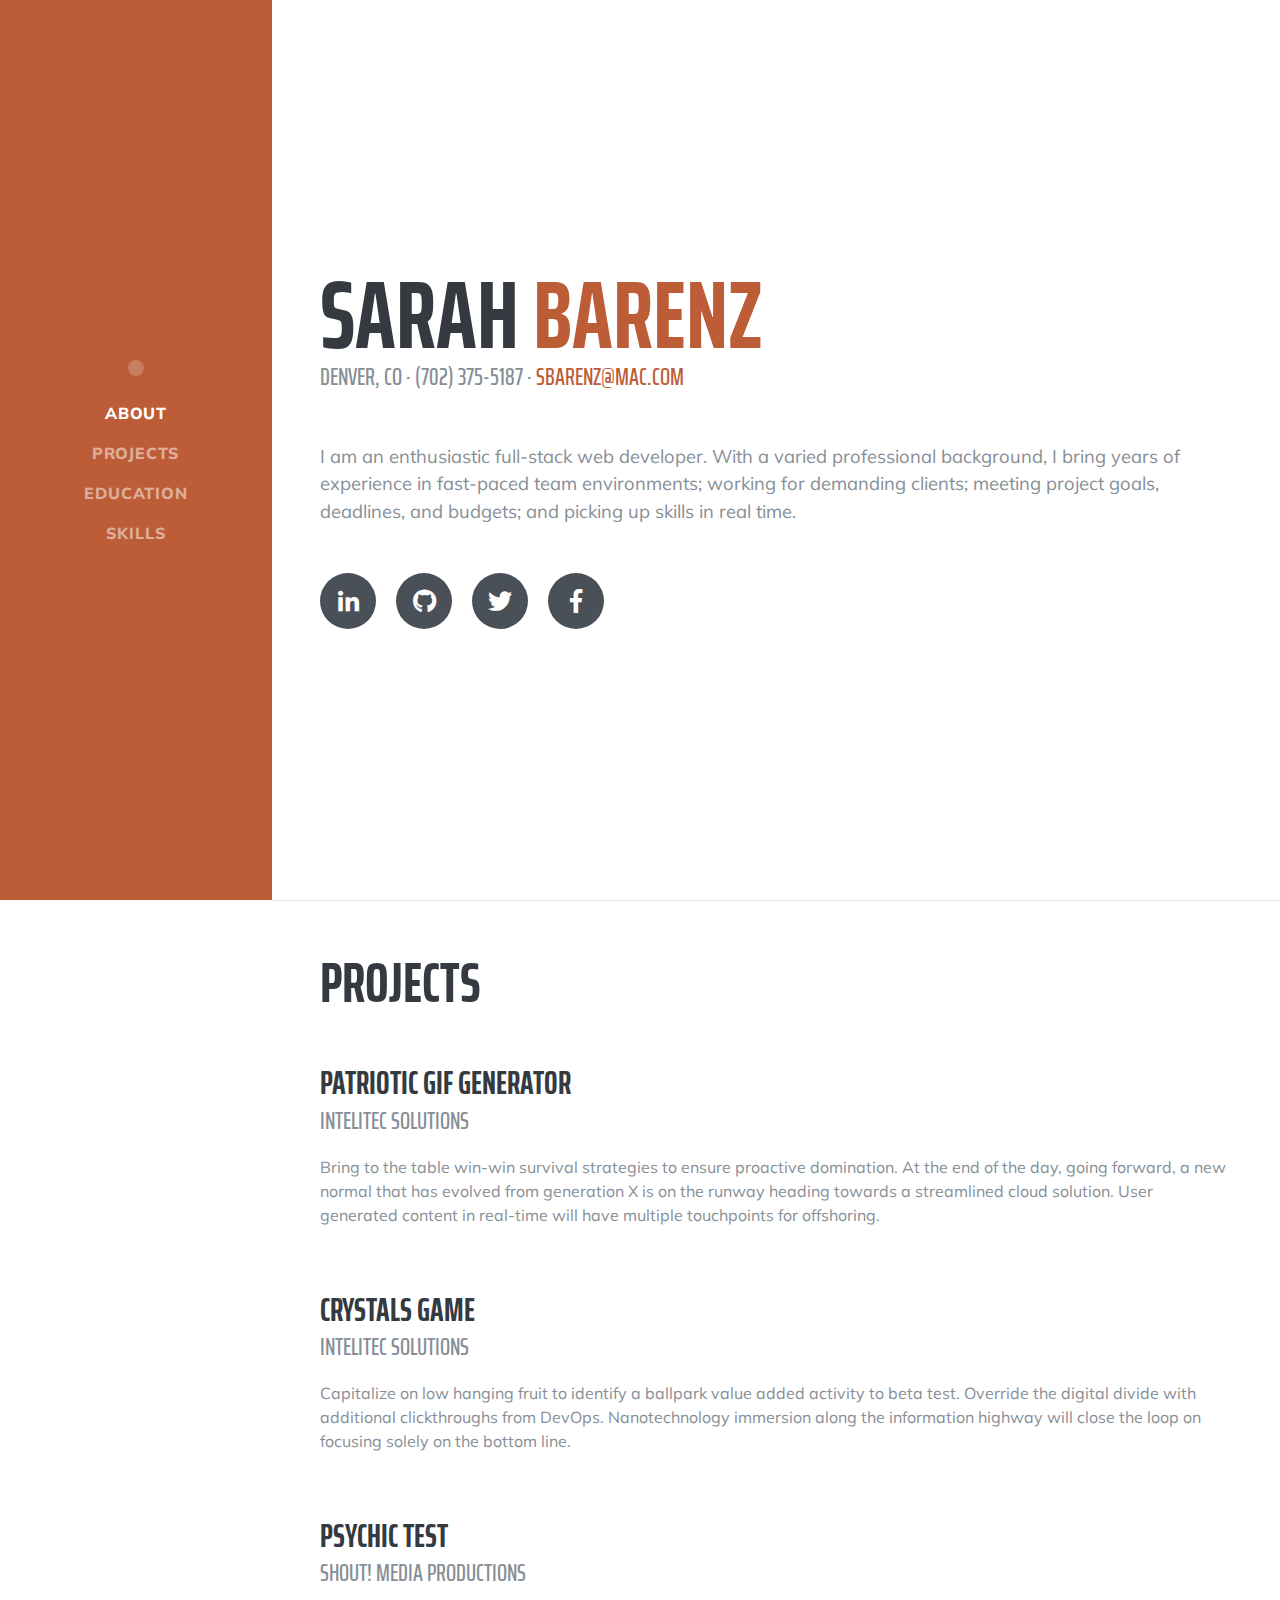
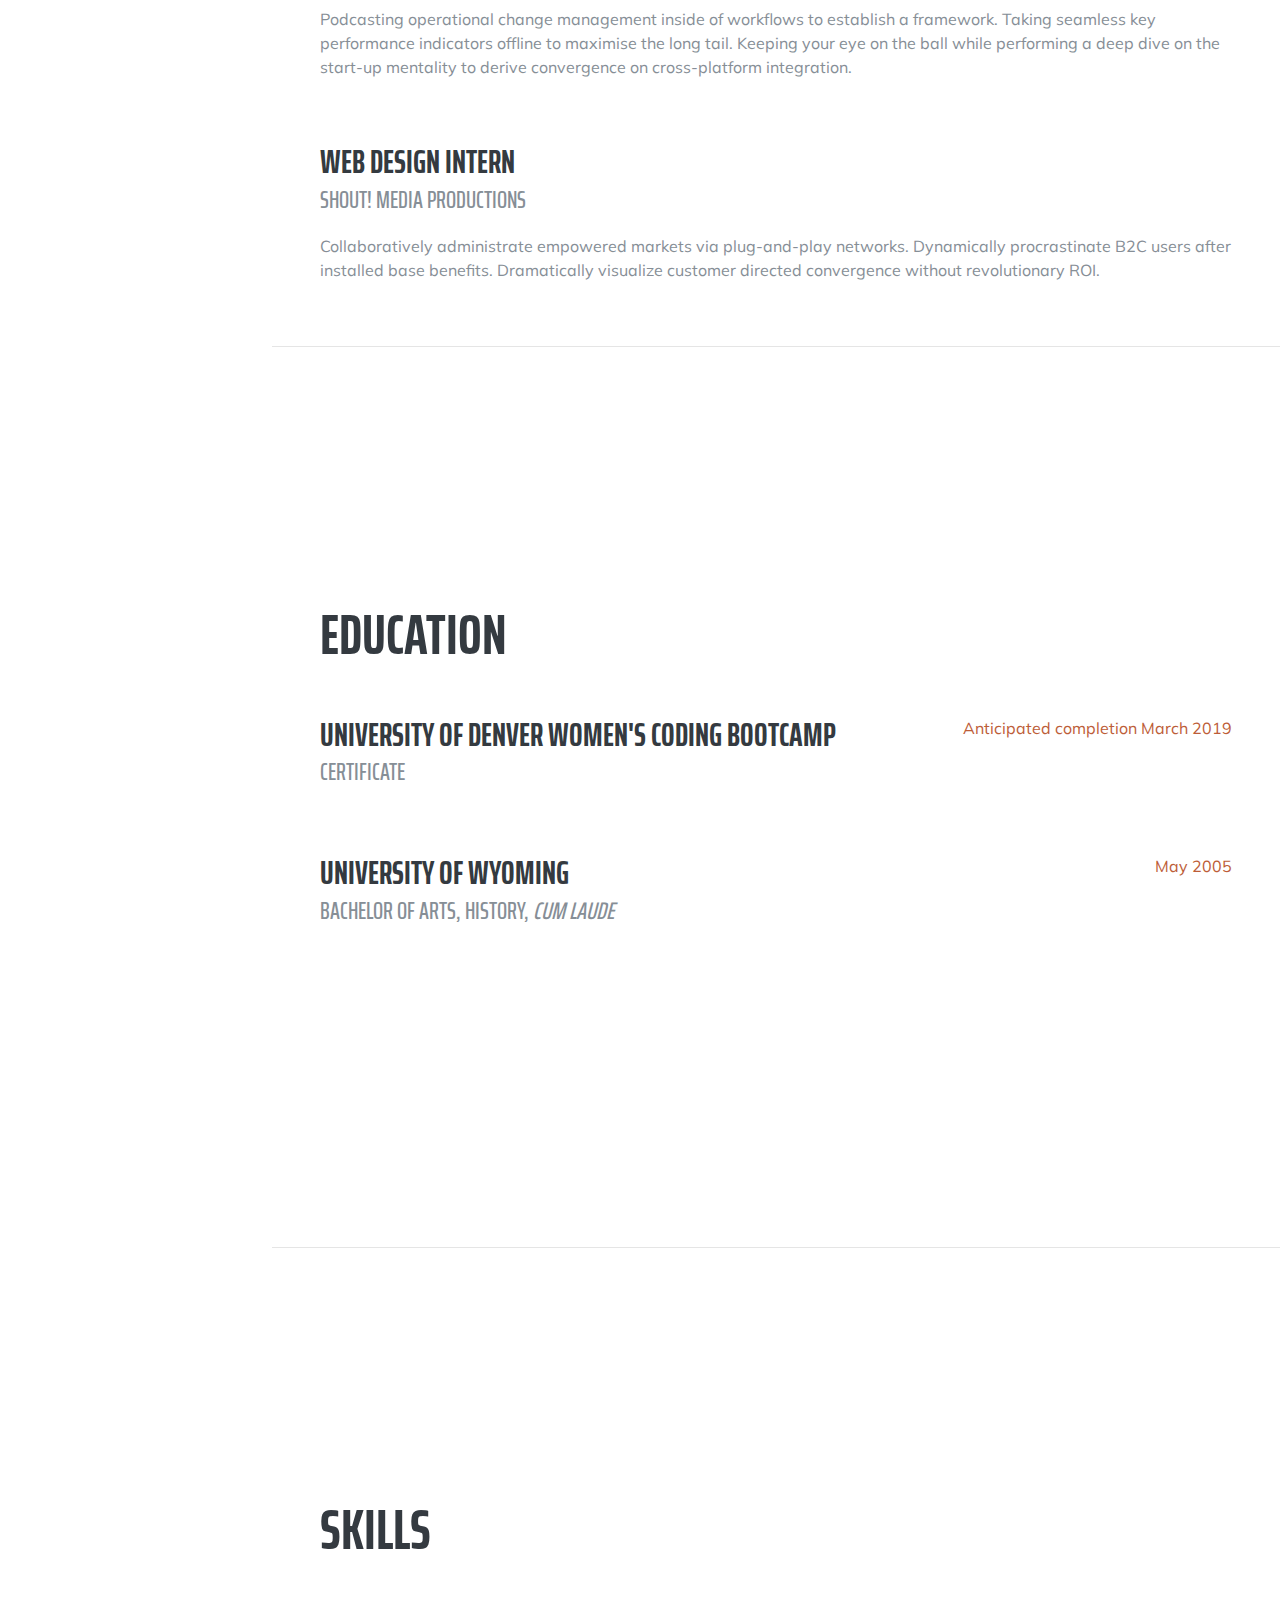
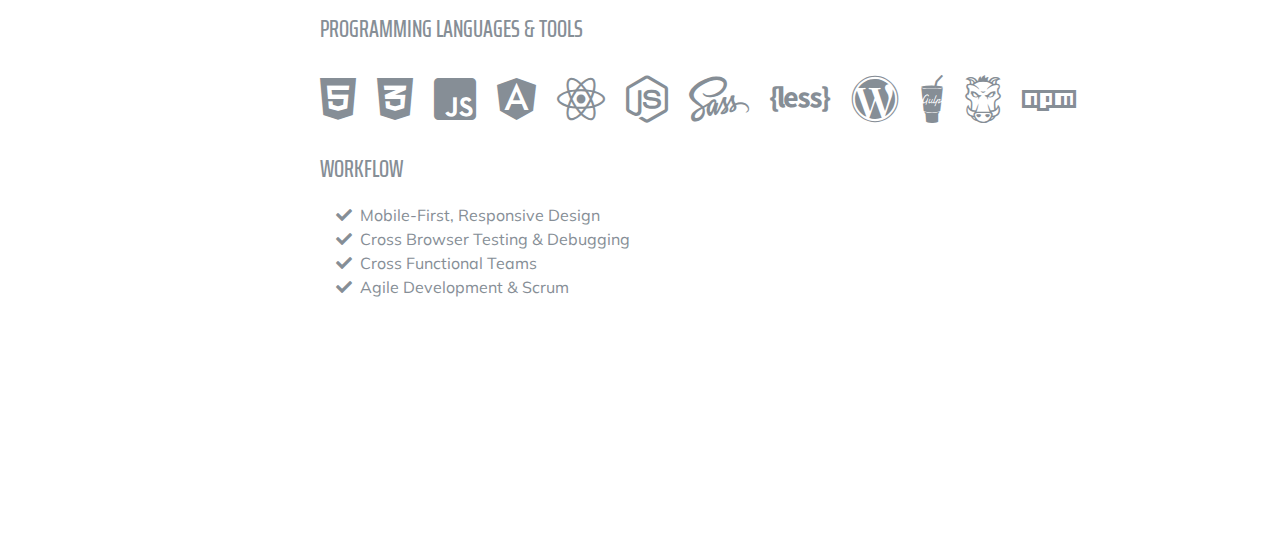
==== index.html @ a1c4a9e6 "created and started editing theme" ====
<!DOCTYPE html>
<html lang="en">

  <head>

    <meta charset="utf-8">
    <meta name="viewport" content="width=device-width, initial-scale=1, shrink-to-fit=no">
    <meta name="description" content="">
    <meta name="author" content="">

    <title>Barenz Portfolio</title>

    <!-- Bootstrap core CSS -->
    <link href="vendor/bootstrap/css/bootstrap.min.css" rel="stylesheet">

    <!-- Custom fonts for this template -->
    <link href="https://fonts.googleapis.com/css?family=Saira+Extra+Condensed:500,700" rel="stylesheet">
    <link href="https://fonts.googleapis.com/css?family=Muli:400,400i,800,800i" rel="stylesheet">
    <link href="vendor/fontawesome-free/css/all.min.css" rel="stylesheet">

    <!-- Custom styles for this template -->
    <link href="css/resume.min.css" rel="stylesheet">

  </head>

  <body id="page-top">

    <nav class="navbar navbar-expand-lg navbar-dark bg-primary fixed-top" id="sideNav">
      <a class="navbar-brand js-scroll-trigger" href="#page-top">
        <span class="d-block d-lg-none">Sarah Barenz</span>
        <span class="d-none d-lg-block">
          <img class="img-fluid img-profile rounded-circle mx-auto mb-2" src="img/profile2.jpg" alt="">
        </span>
      </a>
      <button class="navbar-toggler" type="button" data-toggle="collapse" data-target="#navbarSupportedContent" aria-controls="navbarSupportedContent" aria-expanded="false" aria-label="Toggle navigation">
        <span class="navbar-toggler-icon"></span>
      </button>
      <div class="collapse navbar-collapse" id="navbarSupportedContent">
        <ul class="navbar-nav">
          <li class="nav-item">
            <a class="nav-link js-scroll-trigger" href="#about">About</a>
          </li>
          <li class="nav-item">
            <a class="nav-link js-scroll-trigger" href="#projects">Projects</a>
          </li>
          <li class="nav-item">
            <a class="nav-link js-scroll-trigger" href="#education">Education</a>
          </li>
          <li class="nav-item">
            <a class="nav-link js-scroll-trigger" href="#skills">Skills</a>
          </li>
          <!-- <li class="nav-item">
            <a class="nav-link js-scroll-trigger" href="#interests">Interests</a>
          </li> -->
          <!-- <li class="nav-item">
            <a class="nav-link js-scroll-trigger" href="#awards">Awards</a>
          </li> -->
        </ul>
      </div>
    </nav>

    <div class="container-fluid p-0">

      <section class="resume-section p-3 p-lg-5 d-flex d-column" id="about">
        <div class="my-auto">
          <h1 class="mb-0">Sarah
            <span class="text-primary">Barenz</span>
          </h1>
          <div class="subheading mb-5">Denver, CO · (702) 375-5187 ·
            <a href="mailto:name@email.com">sbarenz@mac.com</a>
          </div>
          <p class="lead mb-5">I am an enthusiastic full-stack web developer. With a varied professional background, I bring years of experience in fast-paced team environments; working for demanding clients; 
            meeting project goals, deadlines, and budgets; and picking up skills in real time.</p>
          <div class="social-icons">
            <a href="linkPlaceHolder.html">
              <i class="fab fa-linkedin-in"></i>
            </a>
            <a href="https://github.com/DasBarenz">
              <i class="fab fa-github"></i>
            </a>
            <a href="linkPlaceHolder.html">
              <i class="fab fa-twitter"></i>
            </a>
            <a href="linkPlaceHolder.html">
              <i class="fab fa-facebook-f"></i>
            </a>
          </div>
        </div>
      </section>

      <hr class="m-0">

      <section class="resume-section p-3 p-lg-5 d-flex flex-column" id="projects">
        <div class="my-auto">
          <h2 class="mb-5">Projects</h2>

          <div class="resume-item d-flex flex-column flex-md-row mb-5">
            <div class="resume-content mr-auto">
              <h3 class="mb-0">Patriotic GIF Generator</h3>
              <div class="subheading mb-3">Intelitec Solutions</div>
              <p>Bring to the table win-win survival strategies to ensure proactive domination. At the end of the day, going forward, a new normal that has evolved from generation X is on the runway heading towards a streamlined cloud solution. User generated content in real-time will have multiple touchpoints for offshoring.</p>
            </div>
          </div>

          <div class="resume-item d-flex flex-column flex-md-row mb-5">
            <div class="resume-content mr-auto">
              <h3 class="mb-0">Crystals Game</h3>
              <div class="subheading mb-3">Intelitec Solutions</div>
              <p>Capitalize on low hanging fruit to identify a ballpark value added activity to beta test. Override the digital divide with additional clickthroughs from DevOps. Nanotechnology immersion along the information highway will close the loop on focusing solely on the bottom line.</p>
            </div>

          </div>

          <div class="resume-item d-flex flex-column flex-md-row mb-5">
            <div class="resume-content mr-auto">
              <h3 class="mb-0">Psychic Test</h3>
              <div class="subheading mb-3">Shout! Media Productions</div>
              <p>Podcasting operational change management inside of workflows to establish a framework. Taking seamless key performance indicators offline to maximise the long tail. Keeping your eye on the ball while performing a deep dive on the start-up mentality to derive convergence on cross-platform integration.</p>
            </div>
          </div>

          <div class="resume-item d-flex flex-column flex-md-row">
            <div class="resume-content mr-auto">
              <h3 class="mb-0">Web Design Intern</h3>
              <div class="subheading mb-3">Shout! Media Productions</div>
              <p>Collaboratively administrate empowered markets via plug-and-play networks. Dynamically procrastinate B2C users after installed base benefits. Dramatically visualize customer directed convergence without revolutionary ROI.</p>
            </div>
          </div>

        </div>

      </section>

      <hr class="m-0">

      <section class="resume-section p-3 p-lg-5 d-flex flex-column" id="education">
        <div class="my-auto">
          <h2 class="mb-5">Education</h2>

          <div class="resume-item d-flex flex-column flex-md-row mb-5">
            <div class="resume-content mr-auto">
              <h3 class="mb-0">University of Denver Women's Coding Bootcamp</h3>
              <div class="subheading mb-3">Certificate</div>
            </div>
            <div class="resume-date text-md-right">
              <span class="text-primary">Anticipated completion March 2019</span>
            </div>
          </div>

          <div class="resume-item d-flex flex-column flex-md-row mb-5">
            <div class="resume-content mr-auto">
              <h3 class="mb-0">University of Wyoming</h3>
              <div class="subheading mb-3">Bachelor of Arts, History, <i>cum laude</i></div>
            </div>
            <div class="resume-date text-md-right">
              <span class="text-primary">May 2005</span>
            </div>
          </div>
        </div>
      </section>

      <hr class="m-0">

      <section class="resume-section p-3 p-lg-5 d-flex flex-column" id="skills">
        <div class="my-auto">
          <h2 class="mb-5">Skills</h2>

          <div class="subheading mb-3">Programming Languages &amp; Tools</div>
          <ul class="list-inline dev-icons">
            <li class="list-inline-item">
              <i class="fab fa-html5"></i>
            </li>
            <li class="list-inline-item">
              <i class="fab fa-css3-alt"></i>
            </li>
            <li class="list-inline-item">
              <i class="fab fa-js-square"></i>
            </li>
            <li class="list-inline-item">
              <i class="fab fa-angular"></i>
            </li>
            <li class="list-inline-item">
              <i class="fab fa-react"></i>
            </li>
            <li class="list-inline-item">
              <i class="fab fa-node-js"></i>
            </li>
            <li class="list-inline-item">
              <i class="fab fa-sass"></i>
            </li>
            <li class="list-inline-item">
              <i class="fab fa-less"></i>
            </li>
            <li class="list-inline-item">
              <i class="fab fa-wordpress"></i>
            </li>
            <li class="list-inline-item">
              <i class="fab fa-gulp"></i>
            </li>
            <li class="list-inline-item">
              <i class="fab fa-grunt"></i>
            </li>
            <li class="list-inline-item">
              <i class="fab fa-npm"></i>
            </li>
          </ul>

          <div class="subheading mb-3">Workflow</div>
          <ul class="fa-ul mb-0">
            <li>
              <i class="fa-li fa fa-check"></i>
              Mobile-First, Responsive Design</li>
            <li>
              <i class="fa-li fa fa-check"></i>
              Cross Browser Testing &amp; Debugging</li>
            <li>
              <i class="fa-li fa fa-check"></i>
              Cross Functional Teams</li>
            <li>
              <i class="fa-li fa fa-check"></i>
              Agile Development &amp; Scrum</li>
          </ul>
        </div>
      </section>

      <!-- <hr class="m-0">

      <section class="resume-section p-3 p-lg-5 d-flex flex-column" id="interests">
        <div class="my-auto">
          <h2 class="mb-5">Interests</h2>
          <p>Apart from being a web developer, I enjoy most of my time being outdoors. In the winter, I am an avid skier and novice ice climber. During the warmer months here in Colorado, I enjoy mountain biking, free climbing, and kayaking.</p>
          <p class="mb-0">When forced indoors, I follow a number of sci-fi and fantasy genre movies and television shows, I am an aspiring chef, and I spend a large amount of my free time exploring the latest technology advancements in the front-end web development world.</p>
        </div>
      </section>

      <hr class="m-0"> -->

      <!-- <section class="resume-section p-3 p-lg-5 d-flex flex-column" id="awards">
        <div class="my-auto">
          <h2 class="mb-5">Awards &amp; Certifications</h2>
          <ul class="fa-ul mb-0">
            <li>
              <i class="fa-li fa fa-trophy text-warning"></i>
              Google Analytics Certified Developer</li>
            <li>
              <i class="fa-li fa fa-trophy text-warning"></i>
              Mobile Web Specialist - Google Certification</li>
            <li>
              <i class="fa-li fa fa-trophy text-warning"></i>
              1<sup>st</sup>
              Place - University of Colorado Boulder - Emerging Tech Competition 2009</li>
            <li>
              <i class="fa-li fa fa-trophy text-warning"></i>
              1<sup>st</sup>
              Place - University of Colorado Boulder - Adobe Creative Jam 2008 (UI Design Category)</li>
            <li>
              <i class="fa-li fa fa-trophy text-warning"></i>
              2<sup>nd</sup>
              Place - University of Colorado Boulder - Emerging Tech Competition 2008</li>
            <li>
              <i class="fa-li fa fa-trophy text-warning"></i>
              1<sup>st</sup>
              Place - James Buchanan High School - Hackathon 2006</li>
            <li>
              <i class="fa-li fa fa-trophy text-warning"></i>
              3<sup>rd</sup>
              Place - James Buchanan High School - Hackathon 2005</li>
          </ul>
        </div>
      </section> -->

    </div>

    <!-- Bootstrap core JavaScript -->
    <script src="vendor/jquery/jquery.min.js"></script>
    <script src="vendor/bootstrap/js/bootstrap.bundle.min.js"></script>

    <!-- Plugin JavaScript -->
    <script src="vendor/jquery-easing/jquery.easing.min.js"></script>

    <!-- Custom scripts for this template -->
    <script src="js/resume.min.js"></script>

  </body>

</html>
---- vendor/fontawesome-free/css/all.min.css ----
/*!
 * Font Awesome Free 5.3.1 by @fontawesome - https://fontawesome.com
 * License - https://fontawesome.com/license/free (Icons: CC BY 4.0, Fonts: SIL OFL 1.1, Code: MIT License)
 */
.fa,.fab,.fal,.far,.fas{-moz-osx-font-smoothing:grayscale;-webkit-font-smoothing:antialiased;display:inline-block;font-style:normal;font-variant:normal;text-rendering:auto;line-height:1}.fa-lg{font-size:1.33333em;line-height:.75em;vertical-align:-.0667em}.fa-xs{font-size:.75em}.fa-sm{font-size:.875em}.fa-1x{font-size:1em}.fa-2x{font-size:2em}.fa-3x{font-size:3em}.fa-4x{font-size:4em}.fa-5x{font-size:5em}.fa-6x{font-size:6em}.fa-7x{font-size:7em}.fa-8x{font-size:8em}.fa-9x{font-size:9em}.fa-10x{font-size:10em}.fa-fw{text-align:center;width:1.25em}.fa-ul{list-style-type:none;margin-left:2.5em;padding-left:0}.fa-ul>li{position:relative}.fa-li{left:-2em;position:absolute;text-align:center;width:2em;line-height:inherit}.fa-border{border:.08em solid #eee;border-radius:.1em;padding:.2em .25em .15em}.fa-pull-left{float:left}.fa-pull-right{float:right}.fa.fa-pull-left,.fab.fa-pull-left,.fal.fa-pull-left,.far.fa-pull-left,.fas.fa-pull-left{margin-right:.3em}.fa.fa-pull-right,.fab.fa-pull-right,.fal.fa-pull-right,.far.fa-pull-right,.fas.fa-pull-right{margin-left:.3em}.fa-spin{animation:fa-spin 2s infinite linear}.fa-pulse{animation:fa-spin 1s infinite steps(8)}@keyframes fa-spin{0%{transform:rotate(0deg)}to{transform:rotate(1turn)}}.fa-rotate-90{-ms-filter:"progid:DXImageTransform.Microsoft.BasicImage(rotation=1)";transform:rotate(90deg)}.fa-rotate-180{-ms-filter:"progid:DXImageTransform.Microsoft.BasicImage(rotation=2)";transform:rotate(180deg)}.fa-rotate-270{-ms-filter:"progid:DXImageTransform.Microsoft.BasicImage(rotation=3)";transform:rotate(270deg)}.fa-flip-horizontal{-ms-filter:"progid:DXImageTransform.Microsoft.BasicImage(rotation=0, mirror=1)";transform:scaleX(-1)}.fa-flip-vertical{transform:scaleY(-1)}.fa-flip-horizontal.fa-flip-vertical,.fa-flip-vertical{-ms-filter:"progid:DXImageTransform.Microsoft.BasicImage(rotation=2, mirror=1)"}.fa-flip-horizontal.fa-flip-vertical{transform:scale(-1)}:root .fa-flip-horizontal,:root .fa-flip-vertical,:root .fa-rotate-90,:root .fa-rotate-180,:root .fa-rotate-270{-webkit-filter:none;filter:none}.fa-stack{display:inline-block;height:2em;line-height:2em;position:relative;vertical-align:middle;width:2em}.fa-stack-1x,.fa-stack-2x{left:0;position:absolute;text-align:center;width:100%}.fa-stack-1x{line-height:inherit}.fa-stack-2x{font-size:2em}.fa-inverse{color:#fff}.fa-500px:before{content:"\f26e"}.fa-accessible-icon:before{content:"\f368"}.fa-accusoft:before{content:"\f369"}.fa-ad:before{content:"\f641"}.fa-address-book:before{content:"\f2b9"}.fa-address-card:before{content:"\f2bb"}.fa-adjust:before{content:"\f042"}.fa-adn:before{content:"\f170"}.fa-adversal:before{content:"\f36a"}.fa-affiliatetheme:before{content:"\f36b"}.fa-air-freshener:before{content:"\f5d0"}.fa-algolia:before{content:"\f36c"}.fa-align-center:before{content:"\f037"}.fa-align-justify:before{content:"\f039"}.fa-align-left:before{content:"\f036"}.fa-align-right:before{content:"\f038"}.fa-alipay:before{content:"\f642"}.fa-allergies:before{content:"\f461"}.fa-amazon:before{content:"\f270"}.fa-amazon-pay:before{content:"\f42c"}.fa-ambulance:before{content:"\f0f9"}.fa-american-sign-language-interpreting:before{content:"\f2a3"}.fa-amilia:before{content:"\f36d"}.fa-anchor:before{content:"\f13d"}.fa-android:before{content:"\f17b"}.fa-angellist:before{content:"\f209"}.fa-angle-double-down:before{content:"\f103"}.fa-angle-double-left:before{content:"\f100"}.fa-angle-double-right:before{content:"\f101"}.fa-angle-double-up:before{content:"\f102"}.fa-angle-down:before{content:"\f107"}.fa-angle-left:before{content:"\f104"}.fa-angle-right:before{content:"\f105"}.fa-angle-up:before{content:"\f106"}.fa-angry:before{content:"\f556"}.fa-angrycreative:before{content:"\f36e"}.fa-angular:before{content:"\f420"}.fa-ankh:before{content:"\f644"}.fa-app-store:before{content:"\f36f"}.fa-app-store-ios:before{content:"\f370"}.fa-apper:before{content:"\f371"}.fa-apple:before{content:"\f179"}.fa-apple-alt:before{content:"\f5d1"}.fa-apple-pay:before{content:"\f415"}.fa-archive:before{content:"\f187"}.fa-archway:before{content:"\f557"}.fa-arrow-alt-circle-down:before{content:"\f358"}.fa-arrow-alt-circle-left:before{content:"\f359"}.fa-arrow-alt-circle-right:before{content:"\f35a"}.fa-arrow-alt-circle-up:before{content:"\f35b"}.fa-arrow-circle-down:before{content:"\f0ab"}.fa-arrow-circle-left:before{content:"\f0a8"}.fa-arrow-circle-right:before{content:"\f0a9"}.fa-arrow-circle-up:before{content:"\f0aa"}.fa-arrow-down:before{content:"\f063"}.fa-arrow-left:before{content:"\f060"}.fa-arrow-right:before{content:"\f061"}.fa-arrow-up:before{content:"\f062"}.fa-arrows-alt:before{content:"\f0b2"}.fa-arrows-alt-h:before{content:"\f337"}.fa-arrows-alt-v:before{content:"\f338"}.fa-assistive-listening-systems:before{content:"\f2a2"}.fa-asterisk:before{content:"\f069"}.fa-asymmetrik:before{content:"\f372"}.fa-at:before{content:"\f1fa"}.fa-atlas:before{content:"\f558"}.fa-atom:before{content:"\f5d2"}.fa-audible:before{content:"\f373"}.fa-audio-description:before{content:"\f29e"}.fa-autoprefixer:before{content:"\f41c"}.fa-avianex:before{content:"\f374"}.fa-aviato:before{content:"\f421"}.fa-award:before{content:"\f559"}.fa-aws:before{content:"\f375"}.fa-backspace:before{content:"\f55a"}.fa-backward:before{content:"\f04a"}.fa-balance-scale:before{content:"\f24e"}.fa-ban:before{content:"\f05e"}.fa-band-aid:before{content:"\f462"}.fa-bandcamp:before{content:"\f2d5"}.fa-barcode:before{content:"\f02a"}.fa-bars:before{content:"\f0c9"}.fa-baseball-ball:before{content:"\f433"}.fa-basketball-ball:before{content:"\f434"}.fa-bath:before{content:"\f2cd"}.fa-battery-empty:before{content:"\f244"}.fa-battery-full:before{content:"\f240"}.fa-battery-half:before{content:"\f242"}.fa-battery-quarter:before{content:"\f243"}.fa-battery-three-quarters:before{content:"\f241"}.fa-bed:before{content:"\f236"}.fa-beer:before{content:"\f0fc"}.fa-behance:before{content:"\f1b4"}.fa-behance-square:before{content:"\f1b5"}.fa-bell:before{content:"\f0f3"}.fa-bell-slash:before{content:"\f1f6"}.fa-bezier-curve:before{content:"\f55b"}.fa-bible:before{content:"\f647"}.fa-bicycle:before{content:"\f206"}.fa-bimobject:before{content:"\f378"}.fa-binoculars:before{content:"\f1e5"}.fa-birthday-cake:before{content:"\f1fd"}.fa-bitbucket:before{content:"\f171"}.fa-bitcoin:before{content:"\f379"}.fa-bity:before{content:"\f37a"}.fa-black-tie:before{content:"\f27e"}.fa-blackberry:before{content:"\f37b"}.fa-blender:before{content:"\f517"}.fa-blind:before{content:"\f29d"}.fa-blogger:before{content:"\f37c"}.fa-blogger-b:before{content:"\f37d"}.fa-bluetooth:before{content:"\f293"}.fa-bluetooth-b:before{content:"\f294"}.fa-bold:before{content:"\f032"}.fa-bolt:before{content:"\f0e7"}.fa-bomb:before{content:"\f1e2"}.fa-bone:before{content:"\f5d7"}.fa-bong:before{content:"\f55c"}.fa-book:before{content:"\f02d"}.fa-book-open:before{content:"\f518"}.fa-book-reader:before{content:"\f5da"}.fa-bookmark:before{content:"\f02e"}.fa-bowling-ball:before{content:"\f436"}.fa-box:before{content:"\f466"}.fa-box-open:before{content:"\f49e"}.fa-boxes:before{content:"\f468"}.fa-braille:before{content:"\f2a1"}.fa-brain:before{content:"\f5dc"}.fa-briefcase:before{content:"\f0b1"}.fa-briefcase-medical:before{content:"\f469"}.fa-broadcast-tower:before{content:"\f519"}.fa-broom:before{content:"\f51a"}.fa-brush:before{content:"\f55d"}.fa-btc:before{content:"\f15a"}.fa-bug:before{content:"\f188"}.fa-building:before{content:"\f1ad"}.fa-bullhorn:before{content:"\f0a1"}.fa-bullseye:before{content:"\f140"}.fa-burn:before{content:"\f46a"}.fa-buromobelexperte:before{content:"\f37f"}.fa-bus:before{content:"\f207"}.fa-bus-alt:before{content:"\f55e"}.fa-business-time:before{content:"\f64a"}.fa-buysellads:before{content:"\f20d"}.fa-calculator:before{content:"\f1ec"}.fa-calendar:before{content:"\f133"}.fa-calendar-alt:before{content:"\f073"}.fa-calendar-check:before{content:"\f274"}.fa-calendar-minus:before{content:"\f272"}.fa-calendar-plus:before{content:"\f271"}.fa-calendar-times:before{content:"\f273"}.fa-camera:before{content:"\f030"}.fa-camera-retro:before{content:"\f083"}.fa-cannabis:before{content:"\f55f"}.fa-capsules:before{content:"\f46b"}.fa-car:before{content:"\f1b9"}.fa-car-alt:before{content:"\f5de"}.fa-car-battery:before{content:"\f5df"}.fa-car-crash:before{content:"\f5e1"}.fa-car-side:before{content:"\f5e4"}.fa-caret-down:before{content:"\f0d7"}.fa-caret-left:before{content:"\f0d9"}.fa-caret-right:before{content:"\f0da"}.fa-caret-square-down:before{content:"\f150"}.fa-caret-square-left:before{content:"\f191"}.fa-caret-square-right:before{content:"\f152"}.fa-caret-square-up:before{content:"\f151"}.fa-caret-up:before{content:"\f0d8"}.fa-cart-arrow-down:before{content:"\f218"}.fa-cart-plus:before{content:"\f217"}.fa-cc-amazon-pay:before{content:"\f42d"}.fa-cc-amex:before{content:"\f1f3"}.fa-cc-apple-pay:before{content:"\f416"}.fa-cc-diners-club:before{content:"\f24c"}.fa-cc-discover:before{content:"\f1f2"}.fa-cc-jcb:before{content:"\f24b"}.fa-cc-mastercard:before{content:"\f1f1"}.fa-cc-paypal:before{content:"\f1f4"}.fa-cc-stripe:before{content:"\f1f5"}.fa-cc-visa:before{content:"\f1f0"}.fa-centercode:before{content:"\f380"}.fa-certificate:before{content:"\f0a3"}.fa-chalkboard:before{content:"\f51b"}.fa-chalkboard-teacher:before{content:"\f51c"}.fa-charging-station:before{content:"\f5e7"}.fa-chart-area:before{content:"\f1fe"}.fa-chart-bar:before{content:"\f080"}.fa-chart-line:before{content:"\f201"}.fa-chart-pie:before{content:"\f200"}.fa-check:before{content:"\f00c"}.fa-check-circle:before{content:"\f058"}.fa-check-double:before{content:"\f560"}.fa-check-square:before{content:"\f14a"}.fa-chess:before{content:"\f439"}.fa-chess-bishop:before{content:"\f43a"}.fa-chess-board:before{content:"\f43c"}.fa-chess-king:before{content:"\f43f"}.fa-chess-knight:before{content:"\f441"}.fa-chess-pawn:before{content:"\f443"}.fa-chess-queen:before{content:"\f445"}.fa-chess-rook:before{content:"\f447"}.fa-chevron-circle-down:before{content:"\f13a"}.fa-chevron-circle-left:before{content:"\f137"}.fa-chevron-circle-right:before{content:"\f138"}.fa-chevron-circle-up:before{content:"\f139"}.fa-chevron-down:before{content:"\f078"}.fa-chevron-left:before{content:"\f053"}.fa-chevron-right:before{content:"\f054"}.fa-chevron-up:before{content:"\f077"}.fa-child:before{content:"\f1ae"}.fa-chrome:before{content:"\f268"}.fa-church:before{content:"\f51d"}.fa-circle:before{content:"\f111"}.fa-circle-notch:before{content:"\f1ce"}.fa-city:before{content:"\f64f"}.fa-clipboard:before{content:"\f328"}.fa-clipboard-check:before{content:"\f46c"}.fa-clipboard-list:before{content:"\f46d"}.fa-clock:before{content:"\f017"}.fa-clone:before{content:"\f24d"}.fa-closed-captioning:before{content:"\f20a"}.fa-cloud:before{content:"\f0c2"}.fa-cloud-download-alt:before{content:"\f381"}.fa-cloud-upload-alt:before{content:"\f382"}.fa-cloudscale:before{content:"\f383"}.fa-cloudsmith:before{content:"\f384"}.fa-cloudversify:before{content:"\f385"}.fa-cocktail:before{content:"\f561"}.fa-code:before{content:"\f121"}.fa-code-branch:before{content:"\f126"}.fa-codepen:before{content:"\f1cb"}.fa-codiepie:before{content:"\f284"}.fa-coffee:before{content:"\f0f4"}.fa-cog:before{content:"\f013"}.fa-cogs:before{content:"\f085"}.fa-coins:before{content:"\f51e"}.fa-columns:before{content:"\f0db"}.fa-comment:before{content:"\f075"}.fa-comment-alt:before{content:"\f27a"}.fa-comment-dollar:before{content:"\f651"}.fa-comment-dots:before{content:"\f4ad"}.fa-comment-slash:before{content:"\f4b3"}.fa-comments:before{content:"\f086"}.fa-comments-dollar:before{content:"\f653"}.fa-compact-disc:before{content:"\f51f"}.fa-compass:before{content:"\f14e"}.fa-compress:before{content:"\f066"}.fa-concierge-bell:before{content:"\f562"}.fa-connectdevelop:before{content:"\f20e"}.fa-contao:before{content:"\f26d"}.fa-cookie:before{content:"\f563"}.fa-cookie-bite:before{content:"\f564"}.fa-copy:before{content:"\f0c5"}.fa-copyright:before{content:"\f1f9"}.fa-couch:before{content:"\f4b8"}.fa-cpanel:before{content:"\f388"}.fa-creative-commons:before{content:"\f25e"}.fa-creative-commons-by:before{content:"\f4e7"}.fa-creative-commons-nc:before{content:"\f4e8"}.fa-creative-commons-nc-eu:before{content:"\f4e9"}.fa-creative-commons-nc-jp:before{content:"\f4ea"}.fa-creative-commons-nd:before{content:"\f4eb"}.fa-creative-commons-pd:before{content:"\f4ec"}.fa-creative-commons-pd-alt:before{content:"\f4ed"}.fa-creative-commons-remix:before{content:"\f4ee"}.fa-creative-commons-sa:before{content:"\f4ef"}.fa-creative-commons-sampling:before{content:"\f4f0"}.fa-creative-commons-sampling-plus:before{content:"\f4f1"}.fa-creative-commons-share:before{content:"\f4f2"}.fa-credit-card:before{content:"\f09d"}.fa-crop:before{content:"\f125"}.fa-crop-alt:before{content:"\f565"}.fa-cross:before{content:"\f654"}.fa-crosshairs:before{content:"\f05b"}.fa-crow:before{content:"\f520"}.fa-crown:before{content:"\f521"}.fa-css3:before{content:"\f13c"}.fa-css3-alt:before{content:"\f38b"}.fa-cube:before{content:"\f1b2"}.fa-cubes:before{content:"\f1b3"}.fa-cut:before{content:"\f0c4"}.fa-cuttlefish:before{content:"\f38c"}.fa-d-and-d:before{content:"\f38d"}.fa-dashcube:before{content:"\f210"}.fa-database:before{content:"\f1c0"}.fa-deaf:before{content:"\f2a4"}.fa-delicious:before{content:"\f1a5"}.fa-deploydog:before{content:"\f38e"}.fa-deskpro:before{content:"\f38f"}.fa-desktop:before{content:"\f108"}.fa-deviantart:before{content:"\f1bd"}.fa-dharmachakra:before{content:"\f655"}.fa-diagnoses:before{content:"\f470"}.fa-dice:before{content:"\f522"}.fa-dice-five:before{content:"\f523"}.fa-dice-four:before{content:"\f524"}.fa-dice-one:before{content:"\f525"}.fa-dice-six:before{content:"\f526"}.fa-dice-three:before{content:"\f527"}.fa-dice-two:before{content:"\f528"}.fa-digg:before{content:"\f1a6"}.fa-digital-ocean:before{content:"\f391"}.fa-digital-tachograph:before{content:"\f566"}.fa-directions:before{content:"\f5eb"}.fa-discord:before{content:"\f392"}.fa-discourse:before{content:"\f393"}.fa-divide:before{content:"\f529"}.fa-dizzy:before{content:"\f567"}.fa-dna:before{content:"\f471"}.fa-dochub:before{content:"\f394"}.fa-docker:before{content:"\f395"}.fa-dollar-sign:before{content:"\f155"}.fa-dolly:before{content:"\f472"}.fa-dolly-flatbed:before{content:"\f474"}.fa-donate:before{content:"\f4b9"}.fa-door-closed:before{content:"\f52a"}.fa-door-open:before{content:"\f52b"}.fa-dot-circle:before{content:"\f192"}.fa-dove:before{content:"\f4ba"}.fa-download:before{content:"\f019"}.fa-draft2digital:before{content:"\f396"}.fa-drafting-compass:before{content:"\f568"}.fa-draw-polygon:before{content:"\f5ee"}.fa-dribbble:before{content:"\f17d"}.fa-dribbble-square:before{content:"\f397"}.fa-dropbox:before{content:"\f16b"}.fa-drum:before{content:"\f569"}.fa-drum-steelpan:before{content:"\f56a"}.fa-drupal:before{content:"\f1a9"}.fa-dumbbell:before{content:"\f44b"}.fa-dyalog:before{content:"\f399"}.fa-earlybirds:before{content:"\f39a"}.fa-ebay:before{content:"\f4f4"}.fa-edge:before{content:"\f282"}.fa-edit:before{content:"\f044"}.fa-eject:before{content:"\f052"}.fa-elementor:before{content:"\f430"}.fa-ellipsis-h:before{content:"\f141"}.fa-ellipsis-v:before{content:"\f142"}.fa-ello:before{content:"\f5f1"}.fa-ember:before{content:"\f423"}.fa-empire:before{content:"\f1d1"}.fa-envelope:before{content:"\f0e0"}.fa-envelope-open:before{content:"\f2b6"}.fa-envelope-open-text:before{content:"\f658"}.fa-envelope-square:before{content:"\f199"}.fa-envira:before{content:"\f299"}.fa-equals:before{content:"\f52c"}.fa-eraser:before{content:"\f12d"}.fa-erlang:before{content:"\f39d"}.fa-ethereum:before{content:"\f42e"}.fa-etsy:before{content:"\f2d7"}.fa-euro-sign:before{content:"\f153"}.fa-exchange-alt:before{content:"\f362"}.fa-exclamation:before{content:"\f12a"}.fa-exclamation-circle:before{content:"\f06a"}.fa-exclamation-triangle:before{content:"\f071"}.fa-expand:before{content:"\f065"}.fa-expand-arrows-alt:before{content:"\f31e"}.fa-expeditedssl:before{content:"\f23e"}.fa-external-link-alt:before{content:"\f35d"}.fa-external-link-square-alt:before{content:"\f360"}.fa-eye:before{content:"\f06e"}.fa-eye-dropper:before{content:"\f1fb"}.fa-eye-slash:before{content:"\f070"}.fa-facebook:before{content:"\f09a"}.fa-facebook-f:before{content:"\f39e"}.fa-facebook-messenger:before{content:"\f39f"}.fa-facebook-square:before{content:"\f082"}.fa-fast-backward:before{content:"\f049"}.fa-fast-forward:before{content:"\f050"}.fa-fax:before{content:"\f1ac"}.fa-feather:before{content:"\f52d"}.fa-feather-alt:before{content:"\f56b"}.fa-female:before{content:"\f182"}.fa-fighter-jet:before{content:"\f0fb"}.fa-file:before{content:"\f15b"}.fa-file-alt:before{content:"\f15c"}.fa-file-archive:before{content:"\f1c6"}.fa-file-audio:before{content:"\f1c7"}.fa-file-code:before{content:"\f1c9"}.fa-file-contract:before{content:"\f56c"}.fa-file-download:before{content:"\f56d"}.fa-file-excel:before{content:"\f1c3"}.fa-file-export:before{content:"\f56e"}.fa-file-image:before{content:"\f1c5"}.fa-file-import:before{content:"\f56f"}.fa-file-invoice:before{content:"\f570"}.fa-file-invoice-dollar:before{content:"\f571"}.fa-file-medical:before{content:"\f477"}.fa-file-medical-alt:before{content:"\f478"}.fa-file-pdf:before{content:"\f1c1"}.fa-file-powerpoint:before{content:"\f1c4"}.fa-file-prescription:before{content:"\f572"}.fa-file-signature:before{content:"\f573"}.fa-file-upload:before{content:"\f574"}.fa-file-video:before{content:"\f1c8"}.fa-file-word:before{content:"\f1c2"}.fa-fill:before{content:"\f575"}.fa-fill-drip:before{content:"\f576"}.fa-film:before{content:"\f008"}.fa-filter:before{content:"\f0b0"}.fa-fingerprint:before{content:"\f577"}.fa-fire:before{content:"\f06d"}.fa-fire-extinguisher:before{content:"\f134"}.fa-firefox:before{content:"\f269"}.fa-first-aid:before{content:"\f479"}.fa-first-order:before{content:"\f2b0"}.fa-first-order-alt:before{content:"\f50a"}.fa-firstdraft:before{content:"\f3a1"}.fa-fish:before{content:"\f578"}.fa-flag:before{content:"\f024"}.fa-flag-checkered:before{content:"\f11e"}.fa-flask:before{content:"\f0c3"}.fa-flickr:before{content:"\f16e"}.fa-flipboard:before{content:"\f44d"}.fa-flushed:before{content:"\f579"}.fa-fly:before{content:"\f417"}.fa-folder:before{content:"\f07b"}.fa-folder-minus:before{content:"\f65d"}.fa-folder-open:before{content:"\f07c"}.fa-folder-plus:before{content:"\f65e"}.fa-font:before{content:"\f031"}.fa-font-awesome:before{content:"\f2b4"}.fa-font-awesome-alt:before{content:"\f35c"}.fa-font-awesome-flag:before{content:"\f425"}.fa-font-awesome-logo-full:before{content:"\f4e6"}.fa-fonticons:before{content:"\f280"}.fa-fonticons-fi:before{content:"\f3a2"}.fa-football-ball:before{content:"\f44e"}.fa-fort-awesome:before{content:"\f286"}.fa-fort-awesome-alt:before{content:"\f3a3"}.fa-forumbee:before{content:"\f211"}.fa-forward:before{content:"\f04e"}.fa-foursquare:before{content:"\f180"}.fa-free-code-camp:before{content:"\f2c5"}.fa-freebsd:before{content:"\f3a4"}.fa-frog:before{content:"\f52e"}.fa-frown:before{content:"\f119"}.fa-frown-open:before{content:"\f57a"}.fa-fulcrum:before{content:"\f50b"}.fa-funnel-dollar:before{content:"\f662"}.fa-futbol:before{content:"\f1e3"}.fa-galactic-republic:before{content:"\f50c"}.fa-galactic-senate:before{content:"\f50d"}.fa-gamepad:before{content:"\f11b"}.fa-gas-pump:before{content:"\f52f"}.fa-gavel:before{content:"\f0e3"}.fa-gem:before{content:"\f3a5"}.fa-genderless:before{content:"\f22d"}.fa-get-pocket:before{content:"\f265"}.fa-gg:before{content:"\f260"}.fa-gg-circle:before{content:"\f261"}.fa-gift:before{content:"\f06b"}.fa-git:before{content:"\f1d3"}.fa-git-square:before{content:"\f1d2"}.fa-github:before{content:"\f09b"}.fa-github-alt:before{content:"\f113"}.fa-github-square:before{content:"\f092"}.fa-gitkraken:before{content:"\f3a6"}.fa-gitlab:before{content:"\f296"}.fa-gitter:before{content:"\f426"}.fa-glass-martini:before{content:"\f000"}.fa-glass-martini-alt:before{content:"\f57b"}.fa-glasses:before{content:"\f530"}.fa-glide:before{content:"\f2a5"}.fa-glide-g:before{content:"\f2a6"}.fa-globe:before{content:"\f0ac"}.fa-globe-africa:before{content:"\f57c"}.fa-globe-americas:before{content:"\f57d"}.fa-globe-asia:before{content:"\f57e"}.fa-gofore:before{content:"\f3a7"}.fa-golf-ball:before{content:"\f450"}.fa-goodreads:before{content:"\f3a8"}.fa-goodreads-g:before{content:"\f3a9"}.fa-google:before{content:"\f1a0"}.fa-google-drive:before{content:"\f3aa"}.fa-google-play:before{content:"\f3ab"}.fa-google-plus:before{content:"\f2b3"}.fa-google-plus-g:before{content:"\f0d5"}.fa-google-plus-square:before{content:"\f0d4"}.fa-google-wallet:before{content:"\f1ee"}.fa-gopuram:before{content:"\f664"}.fa-graduation-cap:before{content:"\f19d"}.fa-gratipay:before{content:"\f184"}.fa-grav:before{content:"\f2d6"}.fa-greater-than:before{content:"\f531"}.fa-greater-than-equal:before{content:"\f532"}.fa-grimace:before{content:"\f57f"}.fa-grin:before{content:"\f580"}.fa-grin-alt:before{content:"\f581"}.fa-grin-beam:before{content:"\f582"}.fa-grin-beam-sweat:before{content:"\f583"}.fa-grin-hearts:before{content:"\f584"}.fa-grin-squint:before{content:"\f585"}.fa-grin-squint-tears:before{content:"\f586"}.fa-grin-stars:before{content:"\f587"}.fa-grin-tears:before{content:"\f588"}.fa-grin-tongue:before{content:"\f589"}.fa-grin-tongue-squint:before{content:"\f58a"}.fa-grin-tongue-wink:before{content:"\f58b"}.fa-grin-wink:before{content:"\f58c"}.fa-grip-horizontal:before{content:"\f58d"}.fa-grip-vertical:before{content:"\f58e"}.fa-gripfire:before{content:"\f3ac"}.fa-grunt:before{content:"\f3ad"}.fa-gulp:before{content:"\f3ae"}.fa-h-square:before{content:"\f0fd"}.fa-hacker-news:before{content:"\f1d4"}.fa-hacker-news-square:before{content:"\f3af"}.fa-hackerrank:before{content:"\f5f7"}.fa-hamsa:before{content:"\f665"}.fa-hand-holding:before{content:"\f4bd"}.fa-hand-holding-heart:before{content:"\f4be"}.fa-hand-holding-usd:before{content:"\f4c0"}.fa-hand-lizard:before{content:"\f258"}.fa-hand-paper:before{content:"\f256"}.fa-hand-peace:before{content:"\f25b"}.fa-hand-point-down:before{content:"\f0a7"}.fa-hand-point-left:before{content:"\f0a5"}.fa-hand-point-right:before{content:"\f0a4"}.fa-hand-point-up:before{content:"\f0a6"}.fa-hand-pointer:before{content:"\f25a"}.fa-hand-rock:before{content:"\f255"}.fa-hand-scissors:before{content:"\f257"}.fa-hand-spock:before{content:"\f259"}.fa-hands:before{content:"\f4c2"}.fa-hands-helping:before{content:"\f4c4"}.fa-handshake:before{content:"\f2b5"}.fa-hashtag:before{content:"\f292"}.fa-haykal:before{content:"\f666"}.fa-hdd:before{content:"\f0a0"}.fa-heading:before{content:"\f1dc"}.fa-headphones:before{content:"\f025"}.fa-headphones-alt:before{content:"\f58f"}.fa-headset:before{content:"\f590"}.fa-heart:before{content:"\f004"}.fa-heartbeat:before{content:"\f21e"}.fa-helicopter:before{content:"\f533"}.fa-highlighter:before{content:"\f591"}.fa-hips:before{content:"\f452"}.fa-hire-a-helper:before{content:"\f3b0"}.fa-history:before{content:"\f1da"}.fa-hockey-puck:before{content:"\f453"}.fa-home:before{content:"\f015"}.fa-hooli:before{content:"\f427"}.fa-hornbill:before{content:"\f592"}.fa-hospital:before{content:"\f0f8"}.fa-hospital-alt:before{content:"\f47d"}.fa-hospital-symbol:before{content:"\f47e"}.fa-hot-tub:before{content:"\f593"}.fa-hotel:before{content:"\f594"}.fa-hotjar:before{content:"\f3b1"}.fa-hourglass:before{content:"\f254"}.fa-hourglass-end:before{content:"\f253"}.fa-hourglass-half:before{content:"\f252"}.fa-hourglass-start:before{content:"\f251"}.fa-houzz:before{content:"\f27c"}.fa-html5:before{content:"\f13b"}.fa-hubspot:before{content:"\f3b2"}.fa-i-cursor:before{content:"\f246"}.fa-id-badge:before{content:"\f2c1"}.fa-id-card:before{content:"\f2c2"}.fa-id-card-alt:before{content:"\f47f"}.fa-image:before{content:"\f03e"}.fa-images:before{content:"\f302"}.fa-imdb:before{content:"\f2d8"}.fa-inbox:before{content:"\f01c"}.fa-indent:before{content:"\f03c"}.fa-industry:before{content:"\f275"}.fa-infinity:before{content:"\f534"}.fa-info:before{content:"\f129"}.fa-info-circle:before{content:"\f05a"}.fa-instagram:before{content:"\f16d"}.fa-internet-explorer:before{content:"\f26b"}.fa-ioxhost:before{content:"\f208"}.fa-italic:before{content:"\f033"}.fa-itunes:before{content:"\f3b4"}.fa-itunes-note:before{content:"\f3b5"}.fa-java:before{content:"\f4e4"}.fa-jedi:before{content:"\f669"}.fa-jedi-order:before{content:"\f50e"}.fa-jenkins:before{content:"\f3b6"}.fa-joget:before{content:"\f3b7"}.fa-joint:before{content:"\f595"}.fa-joomla:before{content:"\f1aa"}.fa-journal-whills:before{content:"\f66a"}.fa-js:before{content:"\f3b8"}.fa-js-square:before{content:"\f3b9"}.fa-jsfiddle:before{content:"\f1cc"}.fa-kaaba:before{content:"\f66b"}.fa-kaggle:before{content:"\f5fa"}.fa-key:before{content:"\f084"}.fa-keybase:before{content:"\f4f5"}.fa-keyboard:before{content:"\f11c"}.fa-keycdn:before{content:"\f3ba"}.fa-khanda:before{content:"\f66d"}.fa-kickstarter:before{content:"\f3bb"}.fa-kickstarter-k:before{content:"\f3bc"}.fa-kiss:before{content:"\f596"}.fa-kiss-beam:before{content:"\f597"}.fa-kiss-wink-heart:before{content:"\f598"}.fa-kiwi-bird:before{content:"\f535"}.fa-korvue:before{content:"\f42f"}.fa-landmark:before{content:"\f66f"}.fa-language:before{content:"\f1ab"}.fa-laptop:before{content:"\f109"}.fa-laptop-code:before{content:"\f5fc"}.fa-laravel:before{content:"\f3bd"}.fa-lastfm:before{content:"\f202"}.fa-lastfm-square:before{content:"\f203"}.fa-laugh:before{content:"\f599"}.fa-laugh-beam:before{content:"\f59a"}.fa-laugh-squint:before{content:"\f59b"}.fa-laugh-wink:before{content:"\f59c"}.fa-layer-group:before{content:"\f5fd"}.fa-leaf:before{content:"\f06c"}.fa-leanpub:before{content:"\f212"}.fa-lemon:before{content:"\f094"}.fa-less:before{content:"\f41d"}.fa-less-than:before{content:"\f536"}.fa-less-than-equal:before{content:"\f537"}.fa-level-down-alt:before{content:"\f3be"}.fa-level-up-alt:before{content:"\f3bf"}.fa-life-ring:before{content:"\f1cd"}.fa-lightbulb:before{content:"\f0eb"}.fa-line:before{content:"\f3c0"}.fa-link:before{content:"\f0c1"}.fa-linkedin:before{content:"\f08c"}.fa-linkedin-in:before{content:"\f0e1"}.fa-linode:before{content:"\f2b8"}.fa-linux:before{content:"\f17c"}.fa-lira-sign:before{content:"\f195"}.fa-list:before{content:"\f03a"}.fa-list-alt:before{content:"\f022"}.fa-list-ol:before{content:"\f0cb"}.fa-list-ul:before{content:"\f0ca"}.fa-location-arrow:before{content:"\f124"}.fa-lock:before{content:"\f023"}.fa-lock-open:before{content:"\f3c1"}.fa-long-arrow-alt-down:before{content:"\f309"}.fa-long-arrow-alt-left:before{content:"\f30a"}.fa-long-arrow-alt-right:before{content:"\f30b"}.fa-long-arrow-alt-up:before{content:"\f30c"}.fa-low-vision:before{content:"\f2a8"}.fa-luggage-cart:before{content:"\f59d"}.fa-lyft:before{content:"\f3c3"}.fa-magento:before{content:"\f3c4"}.fa-magic:before{content:"\f0d0"}.fa-magnet:before{content:"\f076"}.fa-mail-bulk:before{content:"\f674"}.fa-mailchimp:before{content:"\f59e"}.fa-male:before{content:"\f183"}.fa-mandalorian:before{content:"\f50f"}.fa-map:before{content:"\f279"}.fa-map-marked:before{content:"\f59f"}.fa-map-marked-alt:before{content:"\f5a0"}.fa-map-marker:before{content:"\f041"}.fa-map-marker-alt:before{content:"\f3c5"}.fa-map-pin:before{content:"\f276"}.fa-map-signs:before{content:"\f277"}.fa-markdown:before{content:"\f60f"}.fa-marker:before{content:"\f5a1"}.fa-mars:before{content:"\f222"}.fa-mars-double:before{content:"\f227"}.fa-mars-stroke:before{content:"\f229"}.fa-mars-stroke-h:before{content:"\f22b"}.fa-mars-stroke-v:before{content:"\f22a"}.fa-mastodon:before{content:"\f4f6"}.fa-maxcdn:before{content:"\f136"}.fa-medal:before{content:"\f5a2"}.fa-medapps:before{content:"\f3c6"}.fa-medium:before{content:"\f23a"}.fa-medium-m:before{content:"\f3c7"}.fa-medkit:before{content:"\f0fa"}.fa-medrt:before{content:"\f3c8"}.fa-meetup:before{content:"\f2e0"}.fa-megaport:before{content:"\f5a3"}.fa-meh:before{content:"\f11a"}.fa-meh-blank:before{content:"\f5a4"}.fa-meh-rolling-eyes:before{content:"\f5a5"}.fa-memory:before{content:"\f538"}.fa-menorah:before{content:"\f676"}.fa-mercury:before{content:"\f223"}.fa-microchip:before{content:"\f2db"}.fa-microphone:before{content:"\f130"}.fa-microphone-alt:before{content:"\f3c9"}.fa-microphone-alt-slash:before{content:"\f539"}.fa-microphone-slash:before{content:"\f131"}.fa-microscope:before{content:"\f610"}.fa-microsoft:before{content:"\f3ca"}.fa-minus:before{content:"\f068"}.fa-minus-circle:before{content:"\f056"}.fa-minus-square:before{content:"\f146"}.fa-mix:before{content:"\f3cb"}.fa-mixcloud:before{content:"\f289"}.fa-mizuni:before{content:"\f3cc"}.fa-mobile:before{content:"\f10b"}.fa-mobile-alt:before{content:"\f3cd"}.fa-modx:before{content:"\f285"}.fa-monero:before{content:"\f3d0"}.fa-money-bill:before{content:"\f0d6"}.fa-money-bill-alt:before{content:"\f3d1"}.fa-money-bill-wave:before{content:"\f53a"}.fa-money-bill-wave-alt:before{content:"\f53b"}.fa-money-check:before{content:"\f53c"}.fa-money-check-alt:before{content:"\f53d"}.fa-monument:before{content:"\f5a6"}.fa-moon:before{content:"\f186"}.fa-mortar-pestle:before{content:"\f5a7"}.fa-mosque:before{content:"\f678"}.fa-motorcycle:before{content:"\f21c"}.fa-mouse-pointer:before{content:"\f245"}.fa-music:before{content:"\f001"}.fa-napster:before{content:"\f3d2"}.fa-neos:before{content:"\f612"}.fa-neuter:before{content:"\f22c"}.fa-newspaper:before{content:"\f1ea"}.fa-nimblr:before{content:"\f5a8"}.fa-nintendo-switch:before{content:"\f418"}.fa-node:before{content:"\f419"}.fa-node-js:before{content:"\f3d3"}.fa-not-equal:before{content:"\f53e"}.fa-notes-medical:before{content:"\f481"}.fa-npm:before{content:"\f3d4"}.fa-ns8:before{content:"\f3d5"}.fa-nutritionix:before{content:"\f3d6"}.fa-object-group:before{content:"\f247"}.fa-object-ungroup:before{content:"\f248"}.fa-odnoklassniki:before{content:"\f263"}.fa-odnoklassniki-square:before{content:"\f264"}.fa-oil-can:before{content:"\f613"}.fa-old-republic:before{content:"\f510"}.fa-om:before{content:"\f679"}.fa-opencart:before{content:"\f23d"}.fa-openid:before{content:"\f19b"}.fa-opera:before{content:"\f26a"}.fa-optin-monster:before{content:"\f23c"}.fa-osi:before{content:"\f41a"}.fa-outdent:before{content:"\f03b"}.fa-page4:before{content:"\f3d7"}.fa-pagelines:before{content:"\f18c"}.fa-paint-brush:before{content:"\f1fc"}.fa-paint-roller:before{content:"\f5aa"}.fa-palette:before{content:"\f53f"}.fa-palfed:before{content:"\f3d8"}.fa-pallet:before{content:"\f482"}.fa-paper-plane:before{content:"\f1d8"}.fa-paperclip:before{content:"\f0c6"}.fa-parachute-box:before{content:"\f4cd"}.fa-paragraph:before{content:"\f1dd"}.fa-parking:before{content:"\f540"}.fa-passport:before{content:"\f5ab"}.fa-pastafarianism:before{content:"\f67b"}.fa-paste:before{content:"\f0ea"}.fa-patreon:before{content:"\f3d9"}.fa-pause:before{content:"\f04c"}.fa-pause-circle:before{content:"\f28b"}.fa-paw:before{content:"\f1b0"}.fa-paypal:before{content:"\f1ed"}.fa-peace:before{content:"\f67c"}.fa-pen:before{content:"\f304"}.fa-pen-alt:before{content:"\f305"}.fa-pen-fancy:before{content:"\f5ac"}.fa-pen-nib:before{content:"\f5ad"}.fa-pen-square:before{content:"\f14b"}.fa-pencil-alt:before{content:"\f303"}.fa-pencil-ruler:before{content:"\f5ae"}.fa-people-carry:before{content:"\f4ce"}.fa-percent:before{content:"\f295"}.fa-percentage:before{content:"\f541"}.fa-periscope:before{content:"\f3da"}.fa-phabricator:before{content:"\f3db"}.fa-phoenix-framework:before{content:"\f3dc"}.fa-phoenix-squadron:before{content:"\f511"}.fa-phone:before{content:"\f095"}.fa-phone-slash:before{content:"\f3dd"}.fa-phone-square:before{content:"\f098"}.fa-phone-volume:before{content:"\f2a0"}.fa-php:before{content:"\f457"}.fa-pied-piper:before{content:"\f2ae"}.fa-pied-piper-alt:before{content:"\f1a8"}.fa-pied-piper-hat:before{content:"\f4e5"}.fa-pied-piper-pp:before{content:"\f1a7"}.fa-piggy-bank:before{content:"\f4d3"}.fa-pills:before{content:"\f484"}.fa-pinterest:before{content:"\f0d2"}.fa-pinterest-p:before{content:"\f231"}.fa-pinterest-square:before{content:"\f0d3"}.fa-place-of-worship:before{content:"\f67f"}.fa-plane:before{content:"\f072"}.fa-plane-arrival:before{content:"\f5af"}.fa-plane-departure:before{content:"\f5b0"}.fa-play:before{content:"\f04b"}.fa-play-circle:before{content:"\f144"}.fa-playstation:before{content:"\f3df"}.fa-plug:before{content:"\f1e6"}.fa-plus:before{content:"\f067"}.fa-plus-circle:before{content:"\f055"}.fa-plus-square:before{content:"\f0fe"}.fa-podcast:before{content:"\f2ce"}.fa-poll:before{content:"\f681"}.fa-poll-h:before{content:"\f682"}.fa-poo:before{content:"\f2fe"}.fa-poop:before{content:"\f619"}.fa-portrait:before{content:"\f3e0"}.fa-pound-sign:before{content:"\f154"}.fa-power-off:before{content:"\f011"}.fa-pray:before{content:"\f683"}.fa-praying-hands:before{content:"\f684"}.fa-prescription:before{content:"\f5b1"}.fa-prescription-bottle:before{content:"\f485"}.fa-prescription-bottle-alt:before{content:"\f486"}.fa-print:before{content:"\f02f"}.fa-procedures:before{content:"\f487"}.fa-product-hunt:before{content:"\f288"}.fa-project-diagram:before{content:"\f542"}.fa-pushed:before{content:"\f3e1"}.fa-puzzle-piece:before{content:"\f12e"}.fa-python:before{content:"\f3e2"}.fa-qq:before{content:"\f1d6"}.fa-qrcode:before{content:"\f029"}.fa-question:before{content:"\f128"}.fa-question-circle:before{content:"\f059"}.fa-quidditch:before{content:"\f458"}.fa-quinscape:before{content:"\f459"}.fa-quora:before{content:"\f2c4"}.fa-quote-left:before{content:"\f10d"}.fa-quote-right:before{content:"\f10e"}.fa-quran:before{content:"\f687"}.fa-r-project:before{content:"\f4f7"}.fa-random:before{content:"\f074"}.fa-ravelry:before{content:"\f2d9"}.fa-react:before{content:"\f41b"}.fa-readme:before{content:"\f4d5"}.fa-rebel:before{content:"\f1d0"}.fa-receipt:before{content:"\f543"}.fa-recycle:before{content:"\f1b8"}.fa-red-river:before{content:"\f3e3"}.fa-reddit:before{content:"\f1a1"}.fa-reddit-alien:before{content:"\f281"}.fa-reddit-square:before{content:"\f1a2"}.fa-redo:before{content:"\f01e"}.fa-redo-alt:before{content:"\f2f9"}.fa-registered:before{content:"\f25d"}.fa-rendact:before{content:"\f3e4"}.fa-renren:before{content:"\f18b"}.fa-reply:before{content:"\f3e5"}.fa-reply-all:before{content:"\f122"}.fa-replyd:before{content:"\f3e6"}.fa-researchgate:before{content:"\f4f8"}.fa-resolving:before{content:"\f3e7"}.fa-retweet:before{content:"\f079"}.fa-rev:before{content:"\f5b2"}.fa-ribbon:before{content:"\f4d6"}.fa-road:before{content:"\f018"}.fa-robot:before{content:"\f544"}.fa-rocket:before{content:"\f135"}.fa-rocketchat:before{content:"\f3e8"}.fa-rockrms:before{content:"\f3e9"}.fa-route:before{content:"\f4d7"}.fa-rss:before{content:"\f09e"}.fa-rss-square:before{content:"\f143"}.fa-ruble-sign:before{content:"\f158"}.fa-ruler:before{content:"\f545"}.fa-ruler-combined:before{content:"\f546"}.fa-ruler-horizontal:before{content:"\f547"}.fa-ruler-vertical:before{content:"\f548"}.fa-rupee-sign:before{content:"\f156"}.fa-sad-cry:before{content:"\f5b3"}.fa-sad-tear:before{content:"\f5b4"}.fa-safari:before{content:"\f267"}.fa-sass:before{content:"\f41e"}.fa-save:before{content:"\f0c7"}.fa-schlix:before{content:"\f3ea"}.fa-school:before{content:"\f549"}.fa-screwdriver:before{content:"\f54a"}.fa-scribd:before{content:"\f28a"}.fa-search:before{content:"\f002"}.fa-search-dollar:before{content:"\f688"}.fa-search-location:before{content:"\f689"}.fa-search-minus:before{content:"\f010"}.fa-search-plus:before{content:"\f00e"}.fa-searchengin:before{content:"\f3eb"}.fa-seedling:before{content:"\f4d8"}.fa-sellcast:before{content:"\f2da"}.fa-sellsy:before{content:"\f213"}.fa-server:before{content:"\f233"}.fa-servicestack:before{content:"\f3ec"}.fa-shapes:before{content:"\f61f"}.fa-share:before{content:"\f064"}.fa-share-alt:before{content:"\f1e0"}.fa-share-alt-square:before{content:"\f1e1"}.fa-share-square:before{content:"\f14d"}.fa-shekel-sign:before{content:"\f20b"}.fa-shield-alt:before{content:"\f3ed"}.fa-ship:before{content:"\f21a"}.fa-shipping-fast:before{content:"\f48b"}.fa-shirtsinbulk:before{content:"\f214"}.fa-shoe-prints:before{content:"\f54b"}.fa-shopping-bag:before{content:"\f290"}.fa-shopping-basket:before{content:"\f291"}.fa-shopping-cart:before{content:"\f07a"}.fa-shopware:before{content:"\f5b5"}.fa-shower:before{content:"\f2cc"}.fa-shuttle-van:before{content:"\f5b6"}.fa-sign:before{content:"\f4d9"}.fa-sign-in-alt:before{content:"\f2f6"}.fa-sign-language:before{content:"\f2a7"}.fa-sign-out-alt:before{content:"\f2f5"}.fa-signal:before{content:"\f012"}.fa-signature:before{content:"\f5b7"}.fa-simplybuilt:before{content:"\f215"}.fa-sistrix:before{content:"\f3ee"}.fa-sitemap:before{content:"\f0e8"}.fa-sith:before{content:"\f512"}.fa-skull:before{content:"\f54c"}.fa-skyatlas:before{content:"\f216"}.fa-skype:before{content:"\f17e"}.fa-slack:before{content:"\f198"}.fa-slack-hash:before{content:"\f3ef"}.fa-sliders-h:before{content:"\f1de"}.fa-slideshare:before{content:"\f1e7"}.fa-smile:before{content:"\f118"}.fa-smile-beam:before{content:"\f5b8"}.fa-smile-wink:before{content:"\f4da"}.fa-smoking:before{content:"\f48d"}.fa-smoking-ban:before{content:"\f54d"}.fa-snapchat:before{content:"\f2ab"}.fa-snapchat-ghost:before{content:"\f2ac"}.fa-snapchat-square:before{content:"\f2ad"}.fa-snowflake:before{content:"\f2dc"}.fa-socks:before{content:"\f696"}.fa-solar-panel:before{content:"\f5ba"}.fa-sort:before{content:"\f0dc"}.fa-sort-alpha-down:before{content:"\f15d"}.fa-sort-alpha-up:before{content:"\f15e"}.fa-sort-amount-down:before{content:"\f160"}.fa-sort-amount-up:before{content:"\f161"}.fa-sort-down:before{content:"\f0dd"}.fa-sort-numeric-down:before{content:"\f162"}.fa-sort-numeric-up:before{content:"\f163"}.fa-sort-up:before{content:"\f0de"}.fa-soundcloud:before{content:"\f1be"}.fa-spa:before{content:"\f5bb"}.fa-space-shuttle:before{content:"\f197"}.fa-speakap:before{content:"\f3f3"}.fa-spinner:before{content:"\f110"}.fa-splotch:before{content:"\f5bc"}.fa-spotify:before{content:"\f1bc"}.fa-spray-can:before{content:"\f5bd"}.fa-square:before{content:"\f0c8"}.fa-square-full:before{content:"\f45c"}.fa-square-root-alt:before{content:"\f698"}.fa-squarespace:before{content:"\f5be"}.fa-stack-exchange:before{content:"\f18d"}.fa-stack-overflow:before{content:"\f16c"}.fa-stamp:before{content:"\f5bf"}.fa-star:before{content:"\f005"}.fa-star-and-crescent:before{content:"\f699"}.fa-star-half:before{content:"\f089"}.fa-star-half-alt:before{content:"\f5c0"}.fa-star-of-david:before{content:"\f69a"}.fa-star-of-life:before{content:"\f621"}.fa-staylinked:before{content:"\f3f5"}.fa-steam:before{content:"\f1b6"}.fa-steam-square:before{content:"\f1b7"}.fa-steam-symbol:before{content:"\f3f6"}.fa-step-backward:before{content:"\f048"}.fa-step-forward:before{content:"\f051"}.fa-stethoscope:before{content:"\f0f1"}.fa-sticker-mule:before{content:"\f3f7"}.fa-sticky-note:before{content:"\f249"}.fa-stop:before{content:"\f04d"}.fa-stop-circle:before{content:"\f28d"}.fa-stopwatch:before{content:"\f2f2"}.fa-store:before{content:"\f54e"}.fa-store-alt:before{content:"\f54f"}.fa-strava:before{content:"\f428"}.fa-stream:before{content:"\f550"}.fa-street-view:before{content:"\f21d"}.fa-strikethrough:before{content:"\f0cc"}.fa-stripe:before{content:"\f429"}.fa-stripe-s:before{content:"\f42a"}.fa-stroopwafel:before{content:"\f551"}.fa-studiovinari:before{content:"\f3f8"}.fa-stumbleupon:before{content:"\f1a4"}.fa-stumbleupon-circle:before{content:"\f1a3"}.fa-subscript:before{content:"\f12c"}.fa-subway:before{content:"\f239"}.fa-suitcase:before{content:"\f0f2"}.fa-suitcase-rolling:before{content:"\f5c1"}.fa-sun:before{content:"\f185"}.fa-superpowers:before{content:"\f2dd"}.fa-superscript:before{content:"\f12b"}.fa-supple:before{content:"\f3f9"}.fa-surprise:before{content:"\f5c2"}.fa-swatchbook:before{content:"\f5c3"}.fa-swimmer:before{content:"\f5c4"}.fa-swimming-pool:before{content:"\f5c5"}.fa-synagogue:before{content:"\f69b"}.fa-sync:before{content:"\f021"}.fa-sync-alt:before{content:"\f2f1"}.fa-syringe:before{content:"\f48e"}.fa-table:before{content:"\f0ce"}.fa-table-tennis:before{content:"\f45d"}.fa-tablet:before{content:"\f10a"}.fa-tablet-alt:before{content:"\f3fa"}.fa-tablets:before{content:"\f490"}.fa-tachometer-alt:before{content:"\f3fd"}.fa-tag:before{content:"\f02b"}.fa-tags:before{content:"\f02c"}.fa-tape:before{content:"\f4db"}.fa-tasks:before{content:"\f0ae"}.fa-taxi:before{content:"\f1ba"}.fa-teamspeak:before{content:"\f4f9"}.fa-teeth:before{content:"\f62e"}.fa-teeth-open:before{content:"\f62f"}.fa-telegram:before{content:"\f2c6"}.fa-telegram-plane:before{content:"\f3fe"}.fa-tencent-weibo:before{content:"\f1d5"}.fa-terminal:before{content:"\f120"}.fa-text-height:before{content:"\f034"}.fa-text-width:before{content:"\f035"}.fa-th:before{content:"\f00a"}.fa-th-large:before{content:"\f009"}.fa-th-list:before{content:"\f00b"}.fa-the-red-yeti:before{content:"\f69d"}.fa-theater-masks:before{content:"\f630"}.fa-themeco:before{content:"\f5c6"}.fa-themeisle:before{content:"\f2b2"}.fa-thermometer:before{content:"\f491"}.fa-thermometer-empty:before{content:"\f2cb"}.fa-thermometer-full:before{content:"\f2c7"}.fa-thermometer-half:before{content:"\f2c9"}.fa-thermometer-quarter:before{content:"\f2ca"}.fa-thermometer-three-quarters:before{content:"\f2c8"}.fa-thumbs-down:before{content:"\f165"}.fa-thumbs-up:before{content:"\f164"}.fa-thumbtack:before{content:"\f08d"}.fa-ticket-alt:before{content:"\f3ff"}.fa-times:before{content:"\f00d"}.fa-times-circle:before{content:"\f057"}.fa-tint:before{content:"\f043"}.fa-tint-slash:before{content:"\f5c7"}.fa-tired:before{content:"\f5c8"}.fa-toggle-off:before{content:"\f204"}.fa-toggle-on:before{content:"\f205"}.fa-toolbox:before{content:"\f552"}.fa-tooth:before{content:"\f5c9"}.fa-torah:before{content:"\f6a0"}.fa-torii-gate:before{content:"\f6a1"}.fa-trade-federation:before{content:"\f513"}.fa-trademark:before{content:"\f25c"}.fa-traffic-light:before{content:"\f637"}.fa-train:before{content:"\f238"}.fa-transgender:before{content:"\f224"}.fa-transgender-alt:before{content:"\f225"}.fa-trash:before{content:"\f1f8"}.fa-trash-alt:before{content:"\f2ed"}.fa-tree:before{content:"\f1bb"}.fa-trello:before{content:"\f181"}.fa-tripadvisor:before{content:"\f262"}.fa-trophy:before{content:"\f091"}.fa-truck:before{content:"\f0d1"}.fa-truck-loading:before{content:"\f4de"}.fa-truck-monster:before{content:"\f63b"}.fa-truck-moving:before{content:"\f4df"}.fa-truck-pickup:before{content:"\f63c"}.fa-tshirt:before{content:"\f553"}.fa-tty:before{content:"\f1e4"}.fa-tumblr:before{content:"\f173"}.fa-tumblr-square:before{content:"\f174"}.fa-tv:before{content:"\f26c"}.fa-twitch:before{content:"\f1e8"}.fa-twitter:before{content:"\f099"}.fa-twitter-square:before{content:"\f081"}.fa-typo3:before{content:"\f42b"}.fa-uber:before{content:"\f402"}.fa-uikit:before{content:"\f403"}.fa-umbrella:before{content:"\f0e9"}.fa-umbrella-beach:before{content:"\f5ca"}.fa-underline:before{content:"\f0cd"}.fa-undo:before{content:"\f0e2"}.fa-undo-alt:before{content:"\f2ea"}.fa-uniregistry:before{content:"\f404"}.fa-universal-access:before{content:"\f29a"}.fa-university:before{content:"\f19c"}.fa-unlink:before{content:"\f127"}.fa-unlock:before{content:"\f09c"}.fa-unlock-alt:before{content:"\f13e"}.fa-untappd:before{content:"\f405"}.fa-upload:before{content:"\f093"}.fa-usb:before{content:"\f287"}.fa-user:before{content:"\f007"}.fa-user-alt:before{content:"\f406"}.fa-user-alt-slash:before{content:"\f4fa"}.fa-user-astronaut:before{content:"\f4fb"}.fa-user-check:before{content:"\f4fc"}.fa-user-circle:before{content:"\f2bd"}.fa-user-clock:before{content:"\f4fd"}.fa-user-cog:before{content:"\f4fe"}.fa-user-edit:before{content:"\f4ff"}.fa-user-friends:before{content:"\f500"}.fa-user-graduate:before{content:"\f501"}.fa-user-lock:before{content:"\f502"}.fa-user-md:before{content:"\f0f0"}.fa-user-minus:before{content:"\f503"}.fa-user-ninja:before{content:"\f504"}.fa-user-plus:before{content:"\f234"}.fa-user-secret:before{content:"\f21b"}.fa-user-shield:before{content:"\f505"}.fa-user-slash:before{content:"\f506"}.fa-user-tag:before{content:"\f507"}.fa-user-tie:before{content:"\f508"}.fa-user-times:before{content:"\f235"}.fa-users:before{content:"\f0c0"}.fa-users-cog:before{content:"\f509"}.fa-ussunnah:before{content:"\f407"}.fa-utensil-spoon:before{content:"\f2e5"}.fa-utensils:before{content:"\f2e7"}.fa-vaadin:before{content:"\f408"}.fa-vector-square:before{content:"\f5cb"}.fa-venus:before{content:"\f221"}.fa-venus-double:before{content:"\f226"}.fa-venus-mars:before{content:"\f228"}.fa-viacoin:before{content:"\f237"}.fa-viadeo:before{content:"\f2a9"}.fa-viadeo-square:before{content:"\f2aa"}.fa-vial:before{content:"\f492"}.fa-vials:before{content:"\f493"}.fa-viber:before{content:"\f409"}.fa-video:before{content:"\f03d"}.fa-video-slash:before{content:"\f4e2"}.fa-vihara:before{content:"\f6a7"}.fa-vimeo:before{content:"\f40a"}.fa-vimeo-square:before{content:"\f194"}.fa-vimeo-v:before{content:"\f27d"}.fa-vine:before{content:"\f1ca"}.fa-vk:before{content:"\f189"}.fa-vnv:before{content:"\f40b"}.fa-volleyball-ball:before{content:"\f45f"}.fa-volume-down:before{content:"\f027"}.fa-volume-off:before{content:"\f026"}.fa-volume-up:before{content:"\f028"}.fa-vuejs:before{content:"\f41f"}.fa-walking:before{content:"\f554"}.fa-wallet:before{content:"\f555"}.fa-warehouse:before{content:"\f494"}.fa-weebly:before{content:"\f5cc"}.fa-weibo:before{content:"\f18a"}.fa-weight:before{content:"\f496"}.fa-weight-hanging:before{content:"\f5cd"}.fa-weixin:before{content:"\f1d7"}.fa-whatsapp:before{content:"\f232"}.fa-whatsapp-square:before{content:"\f40c"}.fa-wheelchair:before{content:"\f193"}.fa-whmcs:before{content:"\f40d"}.fa-wifi:before{content:"\f1eb"}.fa-wikipedia-w:before{content:"\f266"}.fa-window-close:before{content:"\f410"}.fa-window-maximize:before{content:"\f2d0"}.fa-window-minimize:before{content:"\f2d1"}.fa-window-restore:before{content:"\f2d2"}.fa-windows:before{content:"\f17a"}.fa-wine-glass:before{content:"\f4e3"}.fa-wine-glass-alt:before{content:"\f5ce"}.fa-wix:before{content:"\f5cf"}.fa-wolf-pack-battalion:before{content:"\f514"}.fa-won-sign:before{content:"\f159"}.fa-wordpress:before{content:"\f19a"}.fa-wordpress-simple:before{content:"\f411"}.fa-wpbeginner:before{content:"\f297"}.fa-wpexplorer:before{content:"\f2de"}.fa-wpforms:before{content:"\f298"}.fa-wrench:before{content:"\f0ad"}.fa-x-ray:before{content:"\f497"}.fa-xbox:before{content:"\f412"}.fa-xing:before{content:"\f168"}.fa-xing-square:before{content:"\f169"}.fa-y-combinator:before{content:"\f23b"}.fa-yahoo:before{content:"\f19e"}.fa-yandex:before{content:"\f413"}.fa-yandex-international:before{content:"\f414"}.fa-yelp:before{content:"\f1e9"}.fa-yen-sign:before{content:"\f157"}.fa-yin-yang:before{content:"\f6ad"}.fa-yoast:before{content:"\f2b1"}.fa-youtube:before{content:"\f167"}.fa-youtube-square:before{content:"\f431"}.fa-zhihu:before{content:"\f63f"}.sr-only{border:0;clip:rect(0,0,0,0);height:1px;margin:-1px;overflow:hidden;padding:0;position:absolute;width:1px}.sr-only-focusable:active,.sr-only-focusable:focus{clip:auto;height:auto;margin:0;overflow:visible;position:static;width:auto}@font-face{font-family:"Font Awesome 5 Brands";font-style:normal;font-weight:normal;src:url(../webfonts/fa-brands-400.eot);src:url(../webfonts/fa-brands-400.eot?#iefix) format("embedded-opentype"),url(../webfonts/fa-brands-400.woff2) format("woff2"),url(../webfonts/fa-brands-400.woff) format("woff"),url(../webfonts/fa-brands-400.ttf) format("truetype"),url(../webfonts/fa-brands-400.svg#fontawesome) format("svg")}.fab{font-family:"Font Awesome 5 Brands"}@font-face{font-family:"Font Awesome 5 Free";font-style:normal;font-weight:400;src:url(../webfonts/fa-regular-400.eot);src:url(../webfonts/fa-regular-400.eot?#iefix) format("embedded-opentype"),url(../webfonts/fa-regular-400.woff2) format("woff2"),url(../webfonts/fa-regular-400.woff) format("woff"),url(../webfonts/fa-regular-400.ttf) format("truetype"),url(../webfonts/fa-regular-400.svg#fontawesome) format("svg")}.far{font-weight:400}@font-face{font-family:"Font Awesome 5 Free";font-style:normal;font-weight:900;src:url(../webfonts/fa-solid-900.eot);src:url(../webfonts/fa-solid-900.eot?#iefix) format("embedded-opentype"),url(../webfonts/fa-solid-900.woff2) format("woff2"),url(../webfonts/fa-solid-900.woff) format("woff"),url(../webfonts/fa-solid-900.ttf) format("truetype"),url(../webfonts/fa-solid-900.svg#fontawesome) format("svg")}.fa,.far,.fas{font-family:"Font Awesome 5 Free"}.fa,.fas{font-weight:900}
---- css/resume.min.css ----
/*!
 * Start Bootstrap - Resume v5.0.2 (https://startbootstrap.com/template-overviews/resume)
 * Copyright 2013-2018 Start Bootstrap
 * Licensed under MIT (https://github.com/BlackrockDigital/startbootstrap-resume/blob/master/LICENSE)
 */body{font-family:Muli,-apple-system,BlinkMacSystemFont,'Segoe UI',Roboto,'Helvetica Neue',Arial,sans-serif,'Apple Color Emoji','Segoe UI Emoji','Segoe UI Symbol','Noto Color Emoji';padding-top:54px;color:#868e96}@media (min-width:992px){body{padding-top:0;padding-left:17rem}}h1,h2,h3,h4,h5,h6{font-family:'Saira Extra Condensed',-apple-system,BlinkMacSystemFont,'Segoe UI',Roboto,'Helvetica Neue',Arial,sans-serif,'Apple Color Emoji','Segoe UI Emoji','Segoe UI Symbol','Noto Color Emoji';font-weight:700;text-transform:uppercase;color:#343a40}h1{font-size:6rem;line-height:5.5rem}h2{font-size:3.5rem}h3{font-size:2rem}p.lead{font-size:1.15rem;font-weight:400}.subheading{text-transform:uppercase;font-weight:500;font-family:'Saira Extra Condensed',-apple-system,BlinkMacSystemFont,'Segoe UI',Roboto,'Helvetica Neue',Arial,sans-serif,'Apple Color Emoji','Segoe UI Emoji','Segoe UI Symbol','Noto Color Emoji';font-size:1.5rem}.social-icons a{display:inline-block;height:3.5rem;width:3.5rem;background-color:#495057;color:#fff!important;border-radius:100%;text-align:center;font-size:1.5rem;line-height:3.5rem;margin-right:1rem}.social-icons a:last-child{margin-right:0}.social-icons a:hover{background-color:#bd5d38}.dev-icons{font-size:3rem}.dev-icons .list-inline-item i:hover{color:#bd5d38}#sideNav .navbar-nav .nav-item .nav-link{font-weight:800;letter-spacing:.05rem;text-transform:uppercase}#sideNav .navbar-toggler:focus{outline-color:#d48a6e}@media (min-width:992px){#sideNav{text-align:center;position:fixed;top:0;left:0;display:-webkit-box;display:-ms-flexbox;display:flex;-webkit-box-orient:vertical;-webkit-box-direction:normal;-ms-flex-direction:column;flex-direction:column;width:17rem;height:100vh}#sideNav .navbar-brand{display:-webkit-box;display:-ms-flexbox;display:flex;margin:auto auto 0;padding:.5rem}#sideNav .navbar-brand .img-profile{max-width:10rem;max-height:10rem;border:.5rem solid rgba(255,255,255,.2)}#sideNav .navbar-collapse{display:-webkit-box;display:-ms-flexbox;display:flex;-webkit-box-align:start;-ms-flex-align:start;align-items:flex-start;-webkit-box-flex:0;-ms-flex-positive:0;flex-grow:0;width:100%;margin-bottom:auto}#sideNav .navbar-collapse .navbar-nav{-webkit-box-orient:vertical;-webkit-box-direction:normal;-ms-flex-direction:column;flex-direction:column;width:100%}#sideNav .navbar-collapse .navbar-nav .nav-item{display:block}#sideNav .navbar-collapse .navbar-nav .nav-item .nav-link{display:block}}section.resume-section{padding-top:5rem!important;padding-bottom:5rem!important;max-width:75rem}section.resume-section .resume-item .resume-date{min-width:none}@media (min-width:768px){section.resume-section{min-height:100vh}section.resume-section .resume-item .resume-date{min-width:18rem}}@media (min-width:992px){section.resume-section{padding-top:3rem!important;padding-bottom:3rem!important}}.bg-primary{background-color:#bd5d38!important}.text-primary{color:#bd5d38!important}a{color:#bd5d38}a:active,a:focus,a:hover{color:#824027}
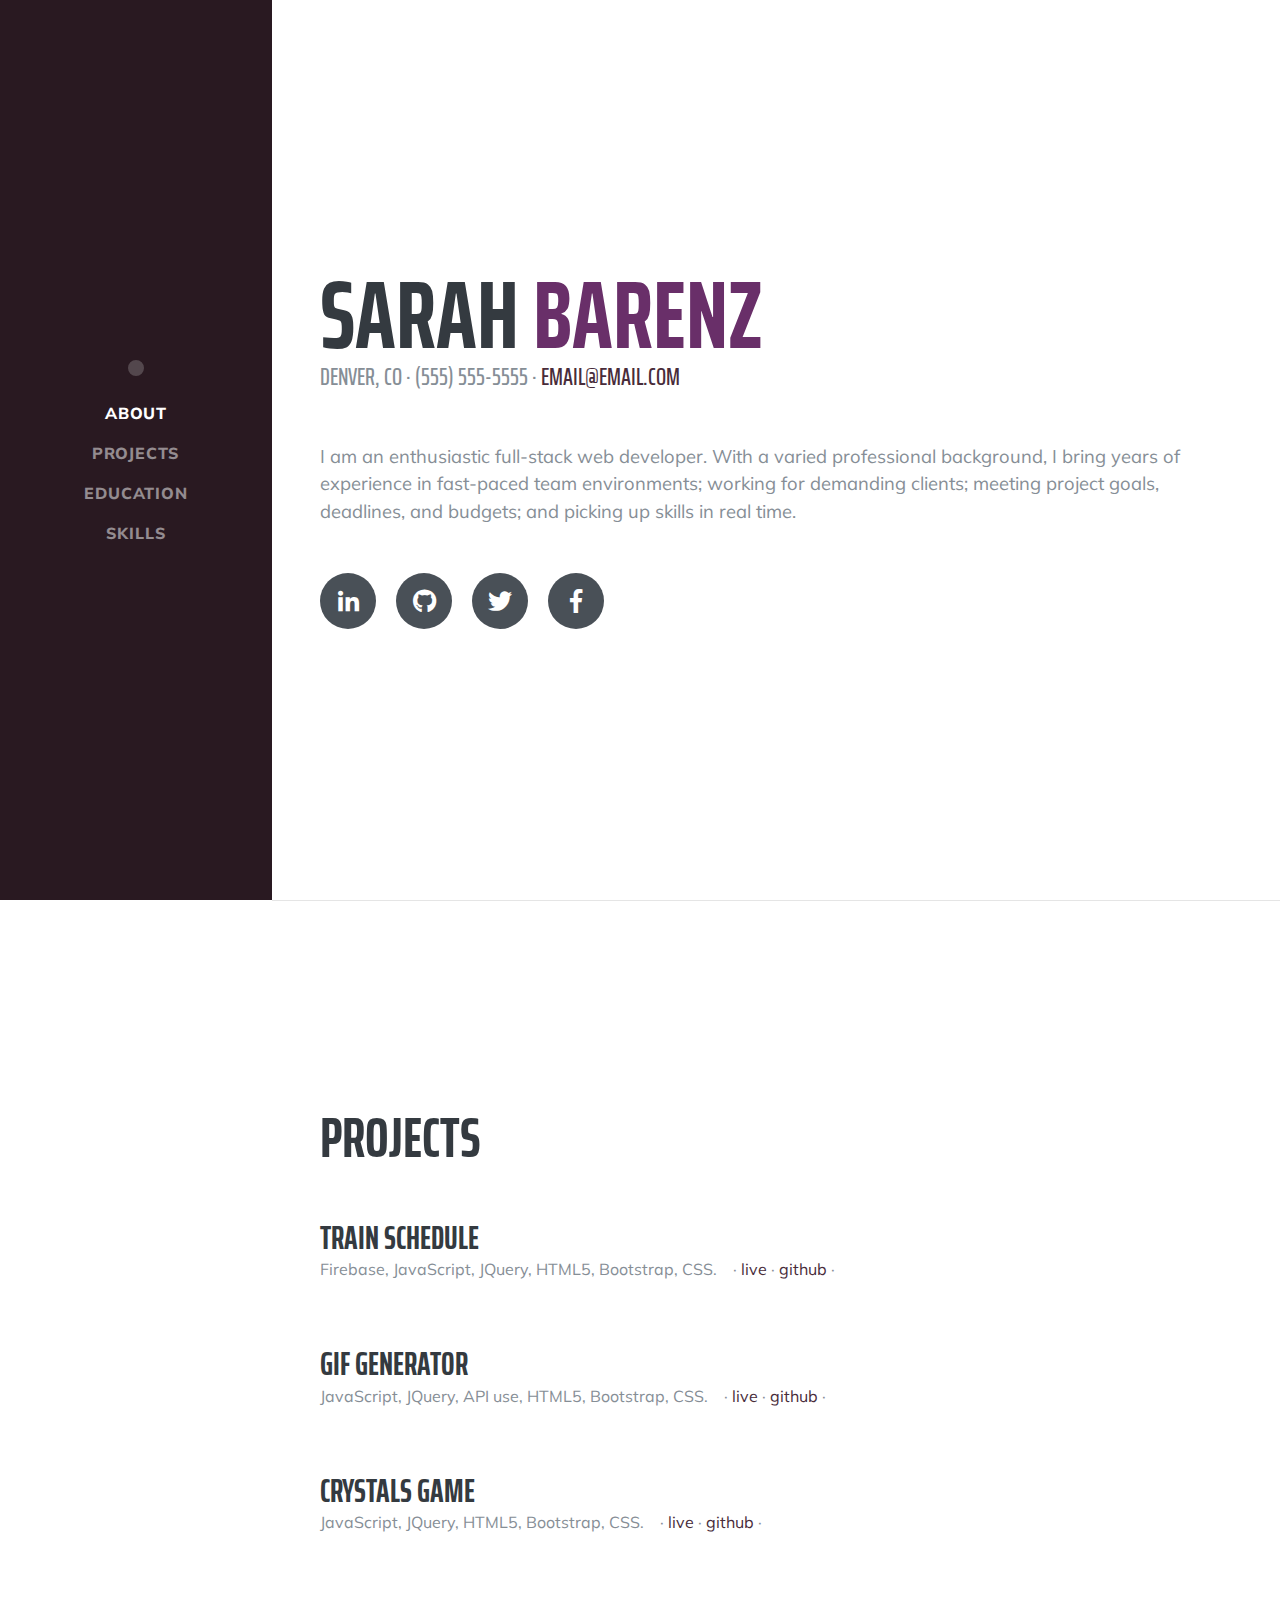
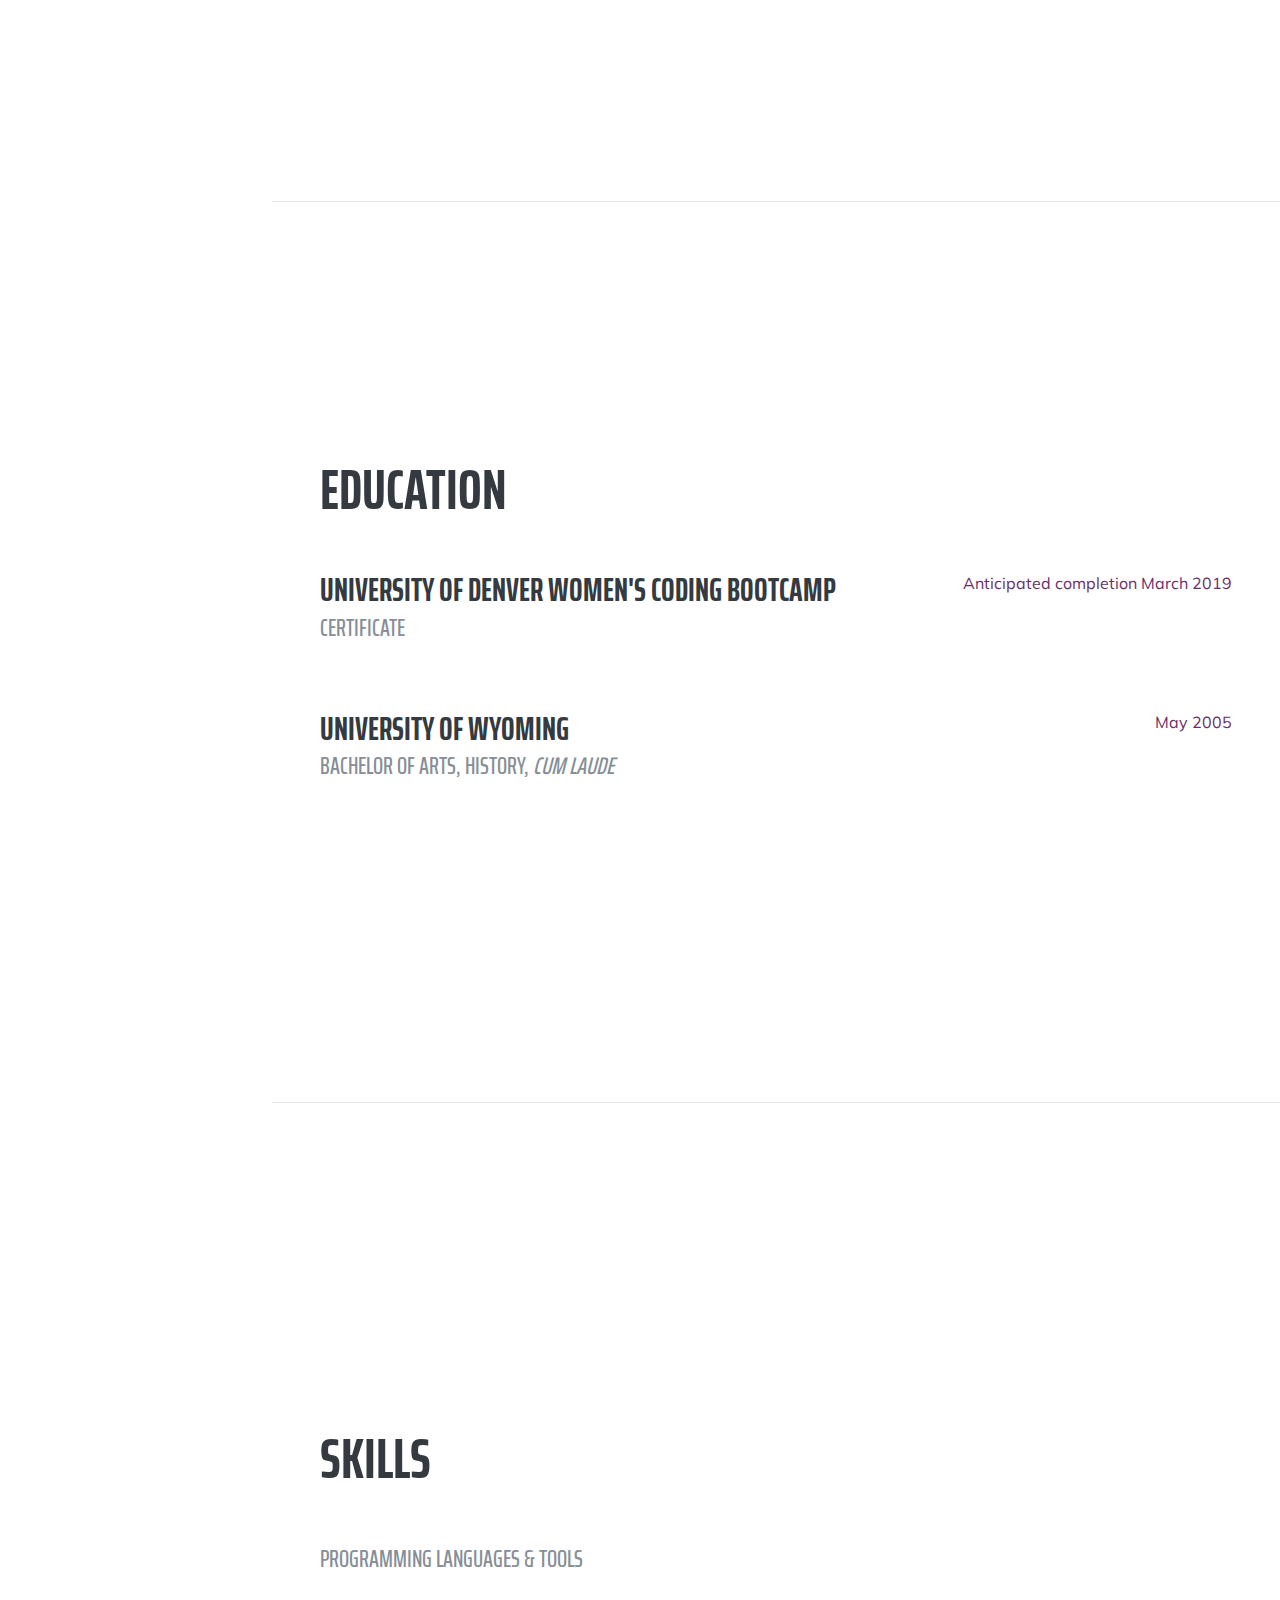
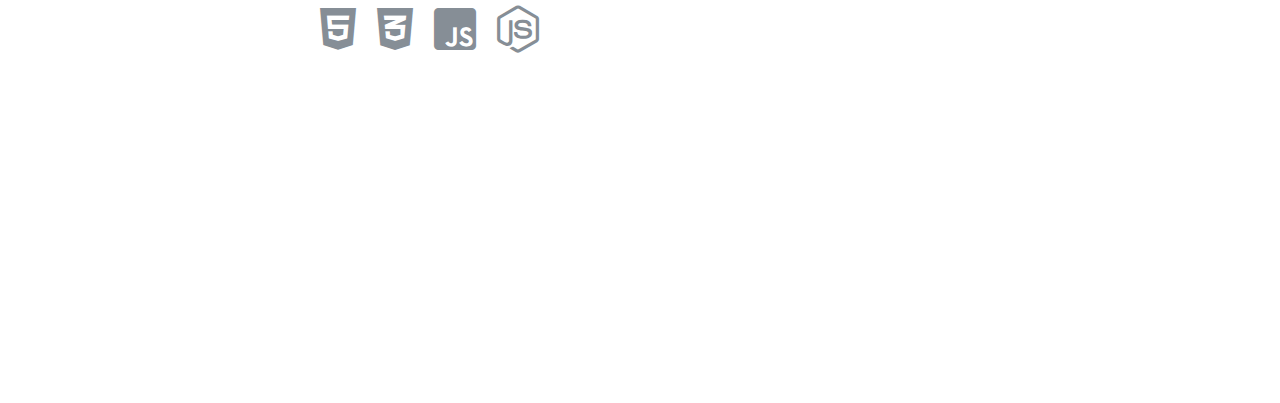
==== commit 37cda1ef: "a  lot of mods, and added links to projects" ====
--- a/index.html
+++ b/index.html
@@ -1,286 +1,233 @@
 <!DOCTYPE html>
 <html lang="en">
 
-  <head>
-
-    <meta charset="utf-8">
-    <meta name="viewport" content="width=device-width, initial-scale=1, shrink-to-fit=no">
-    <meta name="description" content="">
-    <meta name="author" content="">
-
-    <title>Barenz Portfolio</title>
-
-    <!-- Bootstrap core CSS -->
-    <link href="vendor/bootstrap/css/bootstrap.min.css" rel="stylesheet">
-
-    <!-- Custom fonts for this template -->
-    <link href="https://fonts.googleapis.com/css?family=Saira+Extra+Condensed:500,700" rel="stylesheet">
-    <link href="https://fonts.googleapis.com/css?family=Muli:400,400i,800,800i" rel="stylesheet">
-    <link href="vendor/fontawesome-free/css/all.min.css" rel="stylesheet">
-
-    <!-- Custom styles for this template -->
-    <link href="css/resume.min.css" rel="stylesheet">
-
-  </head>
-
-  <body id="page-top">
-
-    <nav class="navbar navbar-expand-lg navbar-dark bg-primary fixed-top" id="sideNav">
-      <a class="navbar-brand js-scroll-trigger" href="#page-top">
-        <span class="d-block d-lg-none">Sarah Barenz</span>
-        <span class="d-none d-lg-block">
-          <img class="img-fluid img-profile rounded-circle mx-auto mb-2" src="img/profile2.jpg" alt="">
-        </span>
-      </a>
-      <button class="navbar-toggler" type="button" data-toggle="collapse" data-target="#navbarSupportedContent" aria-controls="navbarSupportedContent" aria-expanded="false" aria-label="Toggle navigation">
-        <span class="navbar-toggler-icon"></span>
-      </button>
-      <div class="collapse navbar-collapse" id="navbarSupportedContent">
-        <ul class="navbar-nav">
-          <li class="nav-item">
-            <a class="nav-link js-scroll-trigger" href="#about">About</a>
-          </li>
-          <li class="nav-item">
-            <a class="nav-link js-scroll-trigger" href="#projects">Projects</a>
-          </li>
-          <li class="nav-item">
-            <a class="nav-link js-scroll-trigger" href="#education">Education</a>
-          </li>
-          <li class="nav-item">
-            <a class="nav-link js-scroll-trigger" href="#skills">Skills</a>
-          </li>
-          <!-- <li class="nav-item">
+<head>
+
+  <meta charset="utf-8">
+  <meta name="viewport" content="width=device-width, initial-scale=1, shrink-to-fit=no">
+  <meta name="description" content="">
+  <meta name="author" content="">
+
+  <title>Barenz Portfolio</title>
+
+  <!-- Bootstrap core CSS -->
+  <link href="vendor/bootstrap/css/bootstrap.min.css" rel="stylesheet">
+
+  <!-- Custom fonts for this template -->
+  <link href="https://fonts.googleapis.com/css?family=Saira+Extra+Condensed:500,700" rel="stylesheet">
+  <link href="https://fonts.googleapis.com/css?family=Muli:400,400i,800,800i" rel="stylesheet">
+  <link href="vendor/fontawesome-free/css/all.min.css" rel="stylesheet">
+
+  <!-- Custom styles for this template -->
+  <link href="css/resume.css" rel="stylesheet">
+
+</head>
+
+<body id="page-top">
+
+  <nav class="navbar navbar-expand-lg navbar-dark bg-primary fixed-top" id="sideNav">
+    <a class="navbar-brand js-scroll-trigger" href="#page-top">
+      <span class="d-block d-lg-none">Sarah Barenz</span>
+      <span class="d-none d-lg-block">
+        <img class="img-fluid img-profile rounded-circle mx-auto mb-2" src="img/profile2.jpg" alt="">
+      </span>
+    </a>
+    <button class="navbar-toggler" type="button" data-toggle="collapse" data-target="#navbarSupportedContent"
+      aria-controls="navbarSupportedContent" aria-expanded="false" aria-label="Toggle navigation">
+      <span class="navbar-toggler-icon"></span>
+    </button>
+    <div class="collapse navbar-collapse" id="navbarSupportedContent">
+      <ul class="navbar-nav">
+        <li class="nav-item">
+          <a class="nav-link js-scroll-trigger" href="#about">About</a>
+        </li>
+        <li class="nav-item">
+          <a class="nav-link js-scroll-trigger" href="#projects">Projects</a>
+        </li>
+        <li class="nav-item">
+          <a class="nav-link js-scroll-trigger" href="#education">Education</a>
+        </li>
+        <li class="nav-item">
+          <a class="nav-link js-scroll-trigger" href="#skills">Skills</a>
+        </li>
+        <!-- <li class="nav-item">
             <a class="nav-link js-scroll-trigger" href="#interests">Interests</a>
           </li> -->
-          <!-- <li class="nav-item">
+        <!-- <li class="nav-item">
             <a class="nav-link js-scroll-trigger" href="#awards">Awards</a>
           </li> -->
+      </ul>
+    </div>
+  </nav>
+
+  <div class="container-fluid p-0">
+
+    <section class="resume-section p-3 p-lg-5 d-flex d-column" id="about">
+      <div class="my-auto">
+        <h1 class="mb-0">Sarah
+          <span class="text-primary">Barenz</span>
+        </h1>
+        <div class="subheading mb-5">Denver, CO · (555) 555-5555 ·
+          <a href="mailto:name@email.com">email@email.com</a>
+        </div>
+        <p class="lead mb-5">I am an enthusiastic full-stack web developer. With a varied professional background, I
+          bring years of experience in fast-paced team environments; working for demanding clients;
+          meeting project goals, deadlines, and budgets; and picking up skills in real time.</p>
+        <div class="social-icons">
+          <a href="linkPlaceHolder.html" target="_blank">
+            <i class="fab fa-linkedin-in"></i>
+          </a>
+          <a href="https://github.com/DasBarenz" target="_blank">
+            <i class="fab fa-github"></i>
+          </a>
+          <a href="linkPlaceHolder.html" target="_blank">
+            <i class="fab fa-twitter"></i>
+          </a>
+          <a href="linkPlaceHolder.html" target="_blank">
+            <i class="fab fa-facebook-f"></i>
+          </a>
+        </div>
+      </div>
+    </section>
+
+    <hr class="m-0">
+
+    <section class="resume-section p-3 p-lg-5 d-flex flex-column" id="projects">
+      <div class="my-auto">
+        <h2 class="mb-5">Projects</h2>
+
+        <div class="resume-item d-flex flex-column flex-md-row mb-5">
+          <div class="resume-content mr-auto">
+            <h3 class="mb-0">Train Schedule</h3>
+            <!-- <div class="subheading mb-3">Shout! Media Productions</div> -->
+            <p>Firebase, JavaScript, JQuery, HTML5, Bootstrap, CSS.
+              <span>&nbsp &nbsp· <a href="https://dasbarenz.github.io/Train_Schedule/" target="_blank">live</a> · <a href="https://github.com/DasBarenz/Train_Schedule" target="_blank">github</a> · </span></p>
+            </p>
+          </div>
+        </div>
+
+        <div class="resume-item d-flex flex-column flex-md-row mb-5">
+          <div class="resume-content mr-auto">
+            <h3 class="mb-0">GIF Generator</h3>
+            <!-- <div class="subheading mb-3">Intelitec Solutions</div> -->
+            <p>JavaScript, JQuery, API use, HTML5, Bootstrap, CSS.
+              <span>&nbsp &nbsp· <a href="https://dasbarenz.github.io/GifTastic/" target="_blank">live</a> · <a href="https://github.com/DasBarenz/GifTastic" target="_blank">github</a> · </span>
+            </p>
+          </div>
+        </div>
+
+        <div class="resume-item d-flex flex-column flex-md-row mb-5">
+          <div class="resume-content mr-auto">
+            <h3 class="mb-0">Crystals Game</h3>
+            <!-- <div class="subheading mb-3">Intelitec Solutions</div> -->
+            <p>JavaScript, JQuery, HTML5, Bootstrap, CSS.
+              <span>&nbsp &nbsp· <a href="https://dasbarenz.github.io/crystal_game/" target="_blank">live</a> · <a href="https://github.com/DasBarenz/crystal_game" target="_blank">github</a> · </span>
+            </p>
+          </div>
+        </div>
+      </div>
+
+    </section>
+
+    <hr class="m-0">
+
+    <section class="resume-section p-3 p-lg-5 d-flex flex-column" id="education">
+      <div class="my-auto">
+        <h2 class="mb-5">Education</h2>
+
+        <div class="resume-item d-flex flex-column flex-md-row mb-5">
+          <div class="resume-content mr-auto">
+            <h3 class="mb-0">University of Denver Women's Coding Bootcamp</h3>
+            <div class="subheading mb-3">Certificate</div>
+          </div>
+          <div class="resume-date text-md-right">
+            <span class="text-primary">Anticipated completion March 2019</span>
+          </div>
+        </div>
+
+        <div class="resume-item d-flex flex-column flex-md-row mb-5">
+          <div class="resume-content mr-auto">
+            <h3 class="mb-0">University of Wyoming</h3>
+            <div class="subheading mb-3">Bachelor of Arts, History, <i>cum laude</i></div>
+          </div>
+          <div class="resume-date text-md-right">
+            <span class="text-primary">May 2005</span>
+          </div>
+        </div>
+      </div>
+    </section>
+
+    <hr class="m-0">
+
+    <section class="resume-section p-3 p-lg-5 d-flex flex-column" id="skills">
+      <div class="my-auto">
+        <h2 class="mb-5">Skills</h2>
+
+        <div class="subheading mb-3">Programming Languages &amp; Tools</div>
+        <ul class="list-inline dev-icons">
+          <li class="list-inline-item">
+            <i class="fab fa-html5"></i>
+          </li>
+          <li class="list-inline-item">
+            <i class="fab fa-css3-alt"></i>
+          </li>
+          <li class="list-inline-item">
+            <i class="fab fa-js-square"></i>
+          </li>
+          <!-- <li class="list-inline-item">
+              <i class="fab fa-angular"></i>
+            </li> -->
+          <!-- <li class="list-inline-item">
+              <i class="fab fa-react"></i>
+            </li> -->
+          <li class="list-inline-item">
+            <i class="fab fa-node-js"></i>
+          </li>
+          <!-- <li class="list-inline-item">
+              <i class="fab fa-sass"></i>
+            </li> -->
+          <!-- <li class="list-inline-item">
+              <i class="fab fa-less"></i>
+            </li> -->
+          <!-- <li class="list-inline-item">
+              <i class="fab fa-wordpress"></i>
+            </li> -->
+          <!-- <li class="list-inline-item">
+              <i class="fab fa-gulp"></i>
+            </li> -->
+          <!-- <li class="list-inline-item">
+              <i class="fab fa-grunt"></i>
+            </li> -->
+          <!-- <li class="list-inline-item">
+              <i class="fab fa-npm"></i>
+            </li> -->
         </ul>
-      </div>
-    </nav>
-
-    <div class="container-fluid p-0">
-
-      <section class="resume-section p-3 p-lg-5 d-flex d-column" id="about">
-        <div class="my-auto">
-          <h1 class="mb-0">Sarah
-            <span class="text-primary">Barenz</span>
-          </h1>
-          <div class="subheading mb-5">Denver, CO · (702) 375-5187 ·
-            <a href="mailto:name@email.com">sbarenz@mac.com</a>
-          </div>
-          <p class="lead mb-5">I am an enthusiastic full-stack web developer. With a varied professional background, I bring years of experience in fast-paced team environments; working for demanding clients; 
-            meeting project goals, deadlines, and budgets; and picking up skills in real time.</p>
-          <div class="social-icons">
-            <a href="linkPlaceHolder.html">
-              <i class="fab fa-linkedin-in"></i>
-            </a>
-            <a href="https://github.com/DasBarenz">
-              <i class="fab fa-github"></i>
-            </a>
-            <a href="linkPlaceHolder.html">
-              <i class="fab fa-twitter"></i>
-            </a>
-            <a href="linkPlaceHolder.html">
-              <i class="fab fa-facebook-f"></i>
-            </a>
-          </div>
-        </div>
-      </section>
-
-      <hr class="m-0">
-
-      <section class="resume-section p-3 p-lg-5 d-flex flex-column" id="projects">
-        <div class="my-auto">
-          <h2 class="mb-5">Projects</h2>
-
-          <div class="resume-item d-flex flex-column flex-md-row mb-5">
-            <div class="resume-content mr-auto">
-              <h3 class="mb-0">Patriotic GIF Generator</h3>
-              <div class="subheading mb-3">Intelitec Solutions</div>
-              <p>Bring to the table win-win survival strategies to ensure proactive domination. At the end of the day, going forward, a new normal that has evolved from generation X is on the runway heading towards a streamlined cloud solution. User generated content in real-time will have multiple touchpoints for offshoring.</p>
-            </div>
-          </div>
-
-          <div class="resume-item d-flex flex-column flex-md-row mb-5">
-            <div class="resume-content mr-auto">
-              <h3 class="mb-0">Crystals Game</h3>
-              <div class="subheading mb-3">Intelitec Solutions</div>
-              <p>Capitalize on low hanging fruit to identify a ballpark value added activity to beta test. Override the digital divide with additional clickthroughs from DevOps. Nanotechnology immersion along the information highway will close the loop on focusing solely on the bottom line.</p>
-            </div>
-
-          </div>
-
-          <div class="resume-item d-flex flex-column flex-md-row mb-5">
-            <div class="resume-content mr-auto">
-              <h3 class="mb-0">Psychic Test</h3>
-              <div class="subheading mb-3">Shout! Media Productions</div>
-              <p>Podcasting operational change management inside of workflows to establish a framework. Taking seamless key performance indicators offline to maximise the long tail. Keeping your eye on the ball while performing a deep dive on the start-up mentality to derive convergence on cross-platform integration.</p>
-            </div>
-          </div>
-
-          <div class="resume-item d-flex flex-column flex-md-row">
-            <div class="resume-content mr-auto">
-              <h3 class="mb-0">Web Design Intern</h3>
-              <div class="subheading mb-3">Shout! Media Productions</div>
-              <p>Collaboratively administrate empowered markets via plug-and-play networks. Dynamically procrastinate B2C users after installed base benefits. Dramatically visualize customer directed convergence without revolutionary ROI.</p>
-            </div>
-          </div>
-
-        </div>
-
-      </section>
-
-      <hr class="m-0">
-
-      <section class="resume-section p-3 p-lg-5 d-flex flex-column" id="education">
-        <div class="my-auto">
-          <h2 class="mb-5">Education</h2>
-
-          <div class="resume-item d-flex flex-column flex-md-row mb-5">
-            <div class="resume-content mr-auto">
-              <h3 class="mb-0">University of Denver Women's Coding Bootcamp</h3>
-              <div class="subheading mb-3">Certificate</div>
-            </div>
-            <div class="resume-date text-md-right">
-              <span class="text-primary">Anticipated completion March 2019</span>
-            </div>
-          </div>
-
-          <div class="resume-item d-flex flex-column flex-md-row mb-5">
-            <div class="resume-content mr-auto">
-              <h3 class="mb-0">University of Wyoming</h3>
-              <div class="subheading mb-3">Bachelor of Arts, History, <i>cum laude</i></div>
-            </div>
-            <div class="resume-date text-md-right">
-              <span class="text-primary">May 2005</span>
-            </div>
-          </div>
-        </div>
-      </section>
-
-      <hr class="m-0">
-
-      <section class="resume-section p-3 p-lg-5 d-flex flex-column" id="skills">
-        <div class="my-auto">
-          <h2 class="mb-5">Skills</h2>
-
-          <div class="subheading mb-3">Programming Languages &amp; Tools</div>
-          <ul class="list-inline dev-icons">
-            <li class="list-inline-item">
-              <i class="fab fa-html5"></i>
-            </li>
-            <li class="list-inline-item">
-              <i class="fab fa-css3-alt"></i>
-            </li>
-            <li class="list-inline-item">
-              <i class="fab fa-js-square"></i>
-            </li>
-            <li class="list-inline-item">
-              <i class="fab fa-angular"></i>
-            </li>
-            <li class="list-inline-item">
-              <i class="fab fa-react"></i>
-            </li>
-            <li class="list-inline-item">
-              <i class="fab fa-node-js"></i>
-            </li>
-            <li class="list-inline-item">
-              <i class="fab fa-sass"></i>
-            </li>
-            <li class="list-inline-item">
-              <i class="fab fa-less"></i>
-            </li>
-            <li class="list-inline-item">
-              <i class="fab fa-wordpress"></i>
-            </li>
-            <li class="list-inline-item">
-              <i class="fab fa-gulp"></i>
-            </li>
-            <li class="list-inline-item">
-              <i class="fab fa-grunt"></i>
-            </li>
-            <li class="list-inline-item">
-              <i class="fab fa-npm"></i>
-            </li>
-          </ul>
-
-          <div class="subheading mb-3">Workflow</div>
-          <ul class="fa-ul mb-0">
-            <li>
-              <i class="fa-li fa fa-check"></i>
-              Mobile-First, Responsive Design</li>
-            <li>
-              <i class="fa-li fa fa-check"></i>
-              Cross Browser Testing &amp; Debugging</li>
-            <li>
-              <i class="fa-li fa fa-check"></i>
-              Cross Functional Teams</li>
-            <li>
-              <i class="fa-li fa fa-check"></i>
-              Agile Development &amp; Scrum</li>
-          </ul>
-        </div>
-      </section>
-
-      <!-- <hr class="m-0">
-
-      <section class="resume-section p-3 p-lg-5 d-flex flex-column" id="interests">
-        <div class="my-auto">
-          <h2 class="mb-5">Interests</h2>
-          <p>Apart from being a web developer, I enjoy most of my time being outdoors. In the winter, I am an avid skier and novice ice climber. During the warmer months here in Colorado, I enjoy mountain biking, free climbing, and kayaking.</p>
-          <p class="mb-0">When forced indoors, I follow a number of sci-fi and fantasy genre movies and television shows, I am an aspiring chef, and I spend a large amount of my free time exploring the latest technology advancements in the front-end web development world.</p>
-        </div>
-      </section>
-
-      <hr class="m-0"> -->
-
-      <!-- <section class="resume-section p-3 p-lg-5 d-flex flex-column" id="awards">
-        <div class="my-auto">
-          <h2 class="mb-5">Awards &amp; Certifications</h2>
-          <ul class="fa-ul mb-0">
-            <li>
-              <i class="fa-li fa fa-trophy text-warning"></i>
-              Google Analytics Certified Developer</li>
-            <li>
-              <i class="fa-li fa fa-trophy text-warning"></i>
-              Mobile Web Specialist - Google Certification</li>
-            <li>
-              <i class="fa-li fa fa-trophy text-warning"></i>
-              1<sup>st</sup>
-              Place - University of Colorado Boulder - Emerging Tech Competition 2009</li>
-            <li>
-              <i class="fa-li fa fa-trophy text-warning"></i>
-              1<sup>st</sup>
-              Place - University of Colorado Boulder - Adobe Creative Jam 2008 (UI Design Category)</li>
-            <li>
-              <i class="fa-li fa fa-trophy text-warning"></i>
-              2<sup>nd</sup>
-              Place - University of Colorado Boulder - Emerging Tech Competition 2008</li>
-            <li>
-              <i class="fa-li fa fa-trophy text-warning"></i>
-              1<sup>st</sup>
-              Place - James Buchanan High School - Hackathon 2006</li>
-            <li>
-              <i class="fa-li fa fa-trophy text-warning"></i>
-              3<sup>rd</sup>
-              Place - James Buchanan High School - Hackathon 2005</li>
-          </ul>
-        </div>
-      </section> -->
-
-    </div>
-
-    <!-- Bootstrap core JavaScript -->
-    <script src="vendor/jquery/jquery.min.js"></script>
-    <script src="vendor/bootstrap/js/bootstrap.bundle.min.js"></script>
-
-    <!-- Plugin JavaScript -->
-    <script src="vendor/jquery-easing/jquery.easing.min.js"></script>
-
-    <!-- Custom scripts for this template -->
-    <script src="js/resume.min.js"></script>
-
-  </body>
-
-</html>
+
+        <!-- <div class="subheading mb-3">Workflow</div>
+        <ul class="fa-ul mb-0">
+          <li>
+            <i class="fa-li fa fa-check"></i>
+            Mobile-First, Responsive Design</li>
+          <li>
+            <i class="fa-li fa fa-check"></i>
+            Cross Browser Testing &amp; Debugging</li>
+          <li>
+            <i class="fa-li fa fa-check"></i>
+            Cross Functional Teams</li>
+          <li>
+            <i class="fa-li fa fa-check"></i>
+            Agile Development &amp; Scrum</li>
+        </ul> -->
+      </div>
+    </section>
+
+  </div>
+
+  <script src="vendor/jquery/jquery.min.js"></script>
+  <script src="vendor/bootstrap/js/bootstrap.bundle.min.js"></script>
+  <script src="vendor/jquery-easing/jquery.easing.min.js"></script>
+  <script src="js/resume.min.js"></script>
+
+</body>
+
+</html>--- a/css/resume.css
+++ b/css/resume.css
@@ -0,0 +1,200 @@
+/*!
+ * Start Bootstrap - Resume v5.0.2 (https://startbootstrap.com/template-overviews/resume)
+ * Copyright 2013-2018 Start Bootstrap
+ * Licensed under MIT (https://github.com/BlackrockDigital/startbootstrap-resume/blob/master/LICENSE)
+ */
+
+body {
+  font-family: 'Muli', -apple-system, BlinkMacSystemFont, 'Segoe UI', Roboto, 'Helvetica Neue', Arial, sans-serif, 'Apple Color Emoji', 'Segoe UI Emoji', 'Segoe UI Symbol', 'Noto Color Emoji';
+  padding-top: 54px;
+  color: #868e96;
+}
+
+@media (min-width: 992px) {
+  body {
+    padding-top: 0;
+    padding-left: 17rem;
+  }
+}
+
+h1,
+h2,
+h3,
+h4,
+h5,
+h6 {
+  font-family: 'Saira Extra Condensed', -apple-system, BlinkMacSystemFont, 'Segoe UI', Roboto, 'Helvetica Neue', Arial, sans-serif, 'Apple Color Emoji', 'Segoe UI Emoji', 'Segoe UI Symbol', 'Noto Color Emoji';
+  font-weight: 700;
+  text-transform: uppercase;
+  color: #343a40;
+}
+
+h1 {
+  font-size: 6rem;
+  line-height: 5.5rem;
+}
+
+h2 {
+  font-size: 3.5rem;
+}
+
+h3 {
+  font-size: 2rem;
+}
+
+p.lead {
+  font-size: 1.15rem;
+  font-weight: 400;
+}
+
+.subheading {
+  text-transform: uppercase;
+  font-weight: 500;
+  font-family: 'Saira Extra Condensed', -apple-system, BlinkMacSystemFont, 'Segoe UI', Roboto, 'Helvetica Neue', Arial, sans-serif, 'Apple Color Emoji', 'Segoe UI Emoji', 'Segoe UI Symbol', 'Noto Color Emoji';
+  font-size: 1.5rem;
+}
+
+.social-icons a {
+  display: inline-block;
+  height: 3.5rem;
+  width: 3.5rem;
+  background-color: #495057;
+  color: #fff !important;
+  border-radius: 100%;
+  text-align: center;
+  font-size: 1.5rem;
+  line-height: 3.5rem;
+  margin-right: 1rem;
+}
+
+.social-icons a:last-child {
+  margin-right: 0;
+}
+
+.social-icons a:hover {
+  /* background-color: #BD5D38; */
+  background-color:  #1A797E;
+}
+
+.dev-icons {
+  font-size: 3rem;
+}
+
+.dev-icons .list-inline-item i:hover {
+  /* color: #BD5D38; */
+  color: #1A797E
+}
+
+#sideNav .navbar-nav .nav-item .nav-link {
+  font-weight: 800;
+  letter-spacing: 0.05rem;
+  text-transform: uppercase;
+}
+
+#sideNav .navbar-toggler:focus {
+  outline-color: #d48a6e;
+}
+
+@media (min-width: 992px) {
+  #sideNav {
+    text-align: center;
+    position: fixed;
+    top: 0;
+    left: 0;
+    display: -webkit-box;
+    display: -ms-flexbox;
+    display: flex;
+    -webkit-box-orient: vertical;
+    -webkit-box-direction: normal;
+    -ms-flex-direction: column;
+    flex-direction: column;
+    width: 17rem;
+    height: 100vh;
+  }
+  #sideNav .navbar-brand {
+    display: -webkit-box;
+    display: -ms-flexbox;
+    display: flex;
+    margin: auto auto 0;
+    padding: 0.5rem;
+  }
+  #sideNav .navbar-brand .img-profile {
+    /* max-width: 10rem; */
+    max-height: 10rem;
+    border: 0.5rem solid rgba(255, 255, 255, 0.2);
+  }
+  #sideNav .navbar-collapse {
+    display: -webkit-box;
+    display: -ms-flexbox;
+    display: flex;
+    -webkit-box-align: start;
+    -ms-flex-align: start;
+    align-items: flex-start;
+    -webkit-box-flex: 0;
+    -ms-flex-positive: 0;
+    flex-grow: 0;
+    width: 100%;
+    margin-bottom: auto;
+  }
+  #sideNav .navbar-collapse .navbar-nav {
+    -webkit-box-orient: vertical;
+    -webkit-box-direction: normal;
+    -ms-flex-direction: column;
+    flex-direction: column;
+    width: 100%;
+  }
+  #sideNav .navbar-collapse .navbar-nav .nav-item {
+    display: block;
+  }
+  #sideNav .navbar-collapse .navbar-nav .nav-item .nav-link {
+    display: block;
+  }
+}
+
+section.resume-section {
+  padding-top: 5rem !important;
+  padding-bottom: 5rem !important;
+  max-width: 75rem;
+}
+
+section.resume-section .resume-item .resume-date {
+  min-width: none;
+}
+
+@media (min-width: 768px) {
+  section.resume-section {
+    min-height: 100vh;
+  }
+  section.resume-section .resume-item .resume-date {
+    min-width: 18rem;
+  }
+}
+
+@media (min-width: 992px) {
+  section.resume-section {
+    padding-top: 3rem !important;
+    padding-bottom: 3rem !important;
+  }
+}
+
+.bg-primary {
+  /* background-color: #BD5D38 !important; */
+  /* background-color: #482C3A !important; */
+  background-color: #291921 !important;
+}
+
+.text-primary {
+  /* color: #BD5D38 !important; */
+  /* color: #482C3A !important; */
+  color: #692F69 !important;
+}
+
+a {
+  /* color: #BD5D38; */
+  color: #482C3A;
+}
+
+a:hover, a:focus, a:active {
+  /* color: #824027; */
+  color: #1A797E;
+}
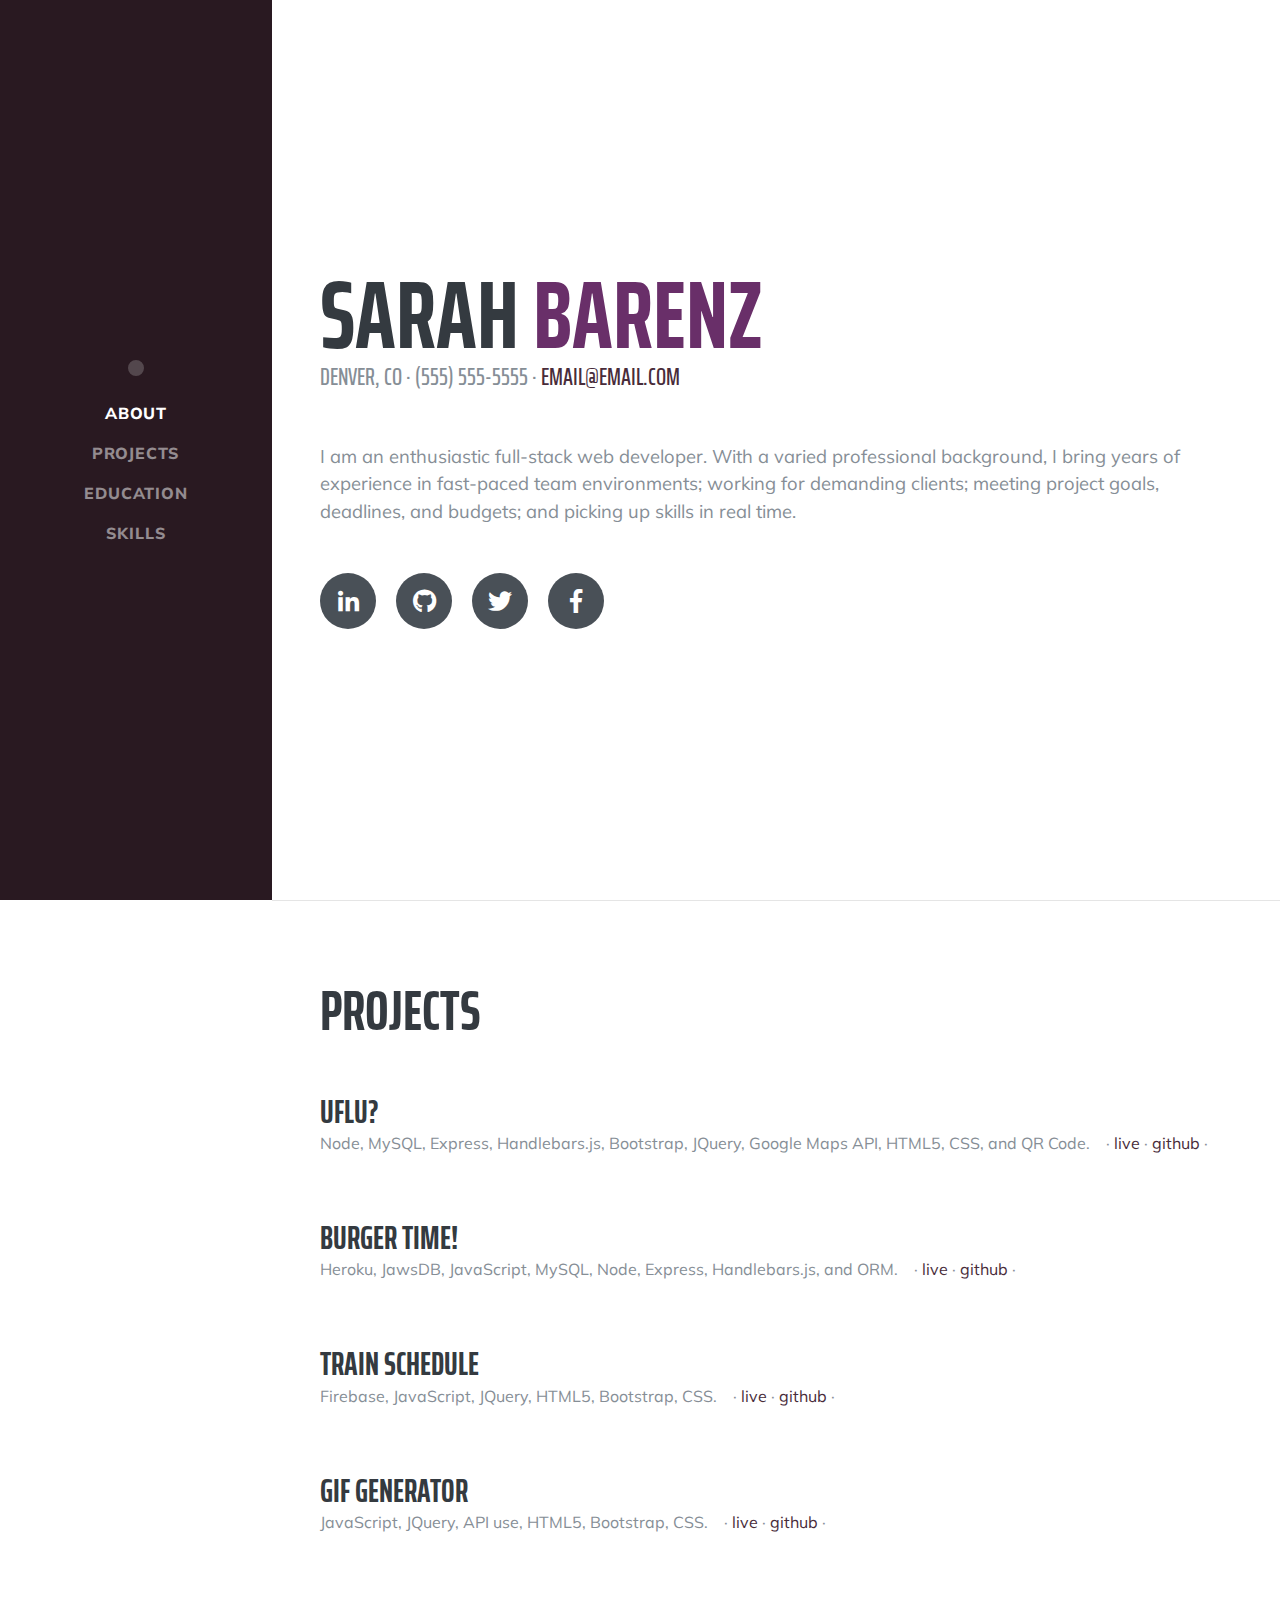
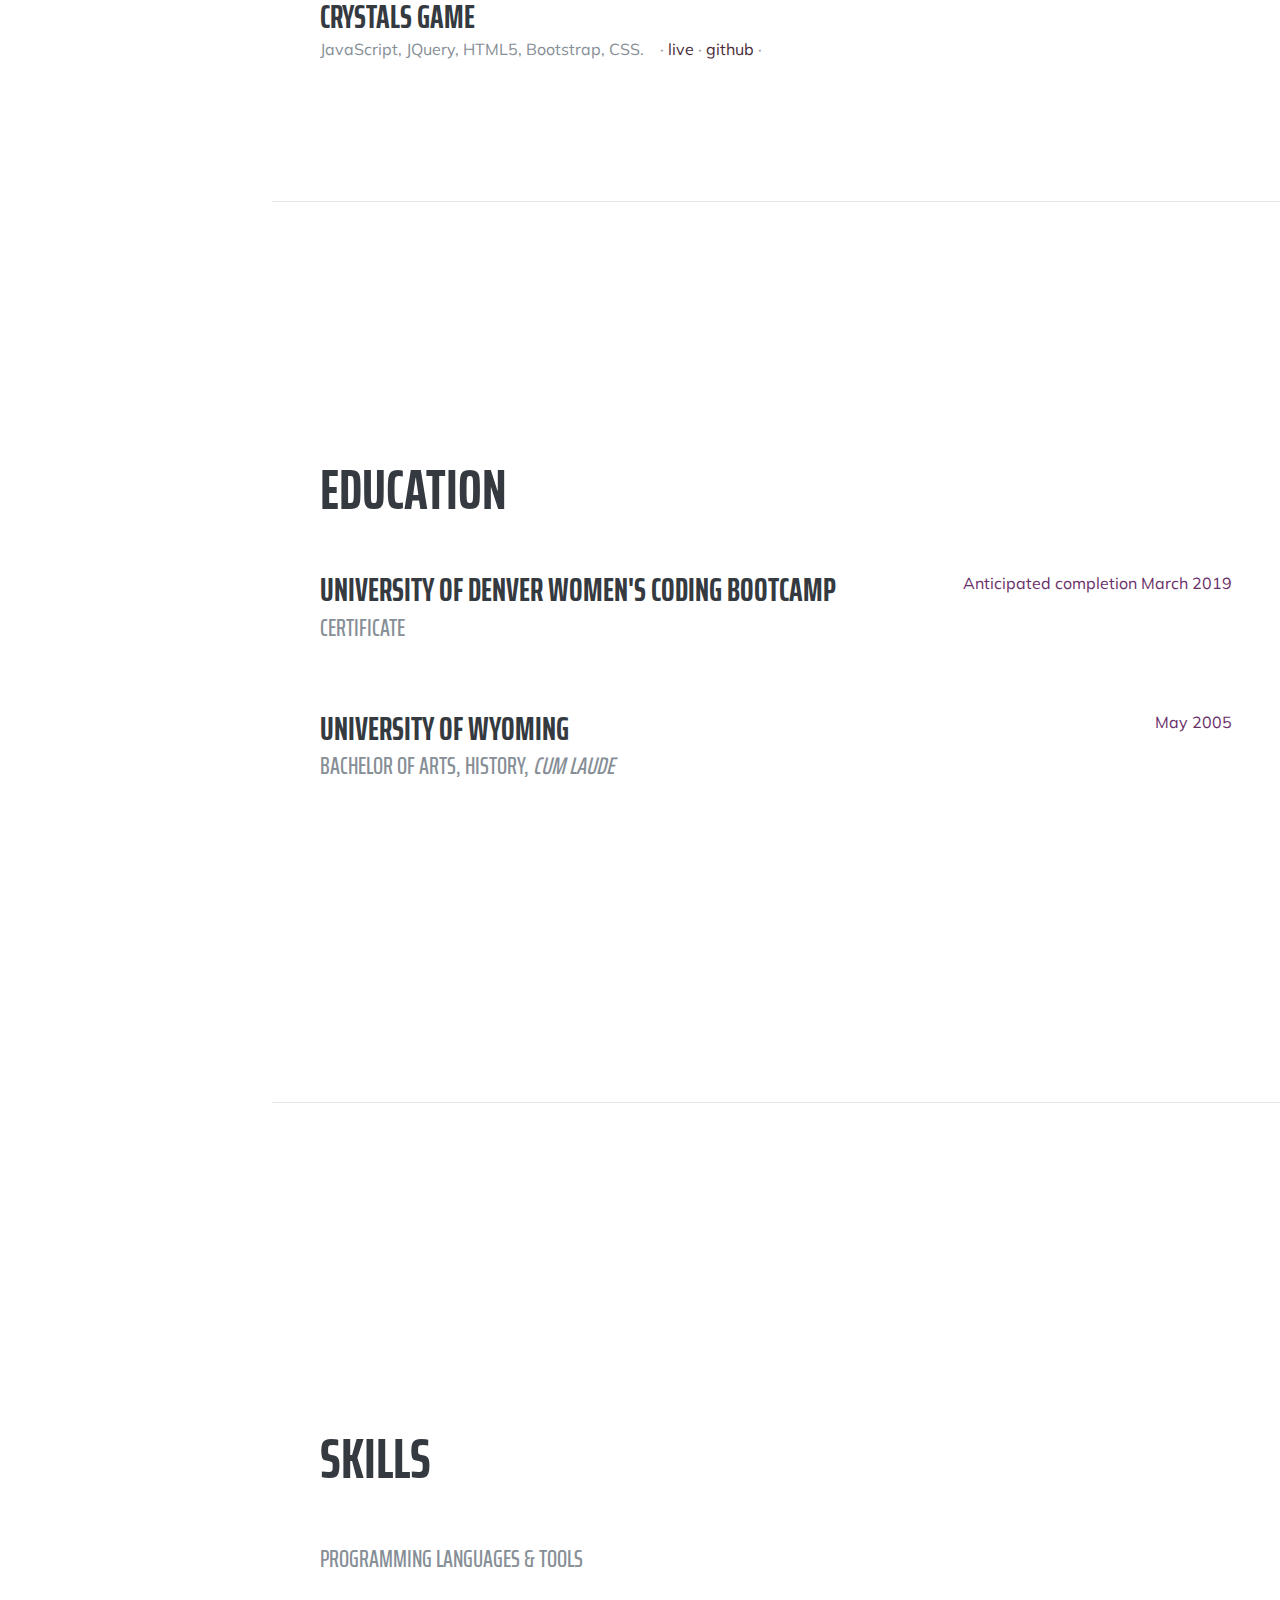
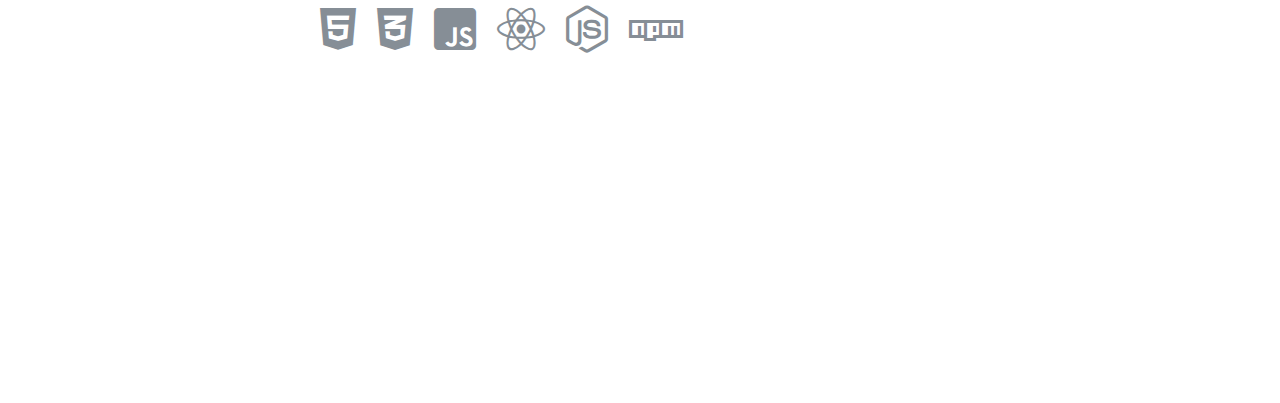
==== commit 76cfa706: "updated portfolio items" ====
--- a/index.html
+++ b/index.html
@@ -98,6 +98,26 @@
 
         <div class="resume-item d-flex flex-column flex-md-row mb-5">
           <div class="resume-content mr-auto">
+            <h3 class="mb-0">uFlu?</h3>
+            <!-- <div class="subheading mb-3">Shout! Media Productions</div> -->
+            <p>Node, MySQL, Express, Handlebars.js, Bootstrap, JQuery, Google Maps API, HTML5, CSS, and QR Code.
+              <span>&nbsp &nbsp· <a href="https://immense-earth-35824.herokuapp.com/" target="_blank">live</a> · <a href="https://github.com/DasBarenz/proj2" target="_blank">github</a> · </span></p>
+            </p>
+          </div>
+        </div>
+
+        <div class="resume-item d-flex flex-column flex-md-row mb-5">
+          <div class="resume-content mr-auto">
+            <h3 class="mb-0">Burger Time!</h3>
+            <!-- <div class="subheading mb-3">Shout! Media Productions</div> -->
+            <p>Heroku, JawsDB, JavaScript, MySQL, Node, Express, Handlebars.js, and ORM.
+              <span>&nbsp &nbsp· <a href="https://mighty-caverns-60614.herokuapp.com/" target="_blank">live</a> · <a href="https://github.com/DasBarenz/burger" target="_blank">github</a> · </span></p>
+            </p>
+          </div>
+        </div>
+
+        <div class="resume-item d-flex flex-column flex-md-row mb-5">
+          <div class="resume-content mr-auto">
             <h3 class="mb-0">Train Schedule</h3>
             <!-- <div class="subheading mb-3">Shout! Media Productions</div> -->
             <p>Firebase, JavaScript, JQuery, HTML5, Bootstrap, CSS.
@@ -177,9 +197,9 @@
           <!-- <li class="list-inline-item">
               <i class="fab fa-angular"></i>
             </li> -->
-          <!-- <li class="list-inline-item">
+          <li class="list-inline-item">
               <i class="fab fa-react"></i>
-            </li> -->
+            </li>
           <li class="list-inline-item">
             <i class="fab fa-node-js"></i>
           </li>
@@ -198,9 +218,9 @@
           <!-- <li class="list-inline-item">
               <i class="fab fa-grunt"></i>
             </li> -->
-          <!-- <li class="list-inline-item">
+          <li class="list-inline-item">
               <i class="fab fa-npm"></i>
-            </li> -->
+            </li>
         </ul>
 
         <!-- <div class="subheading mb-3">Workflow</div>
